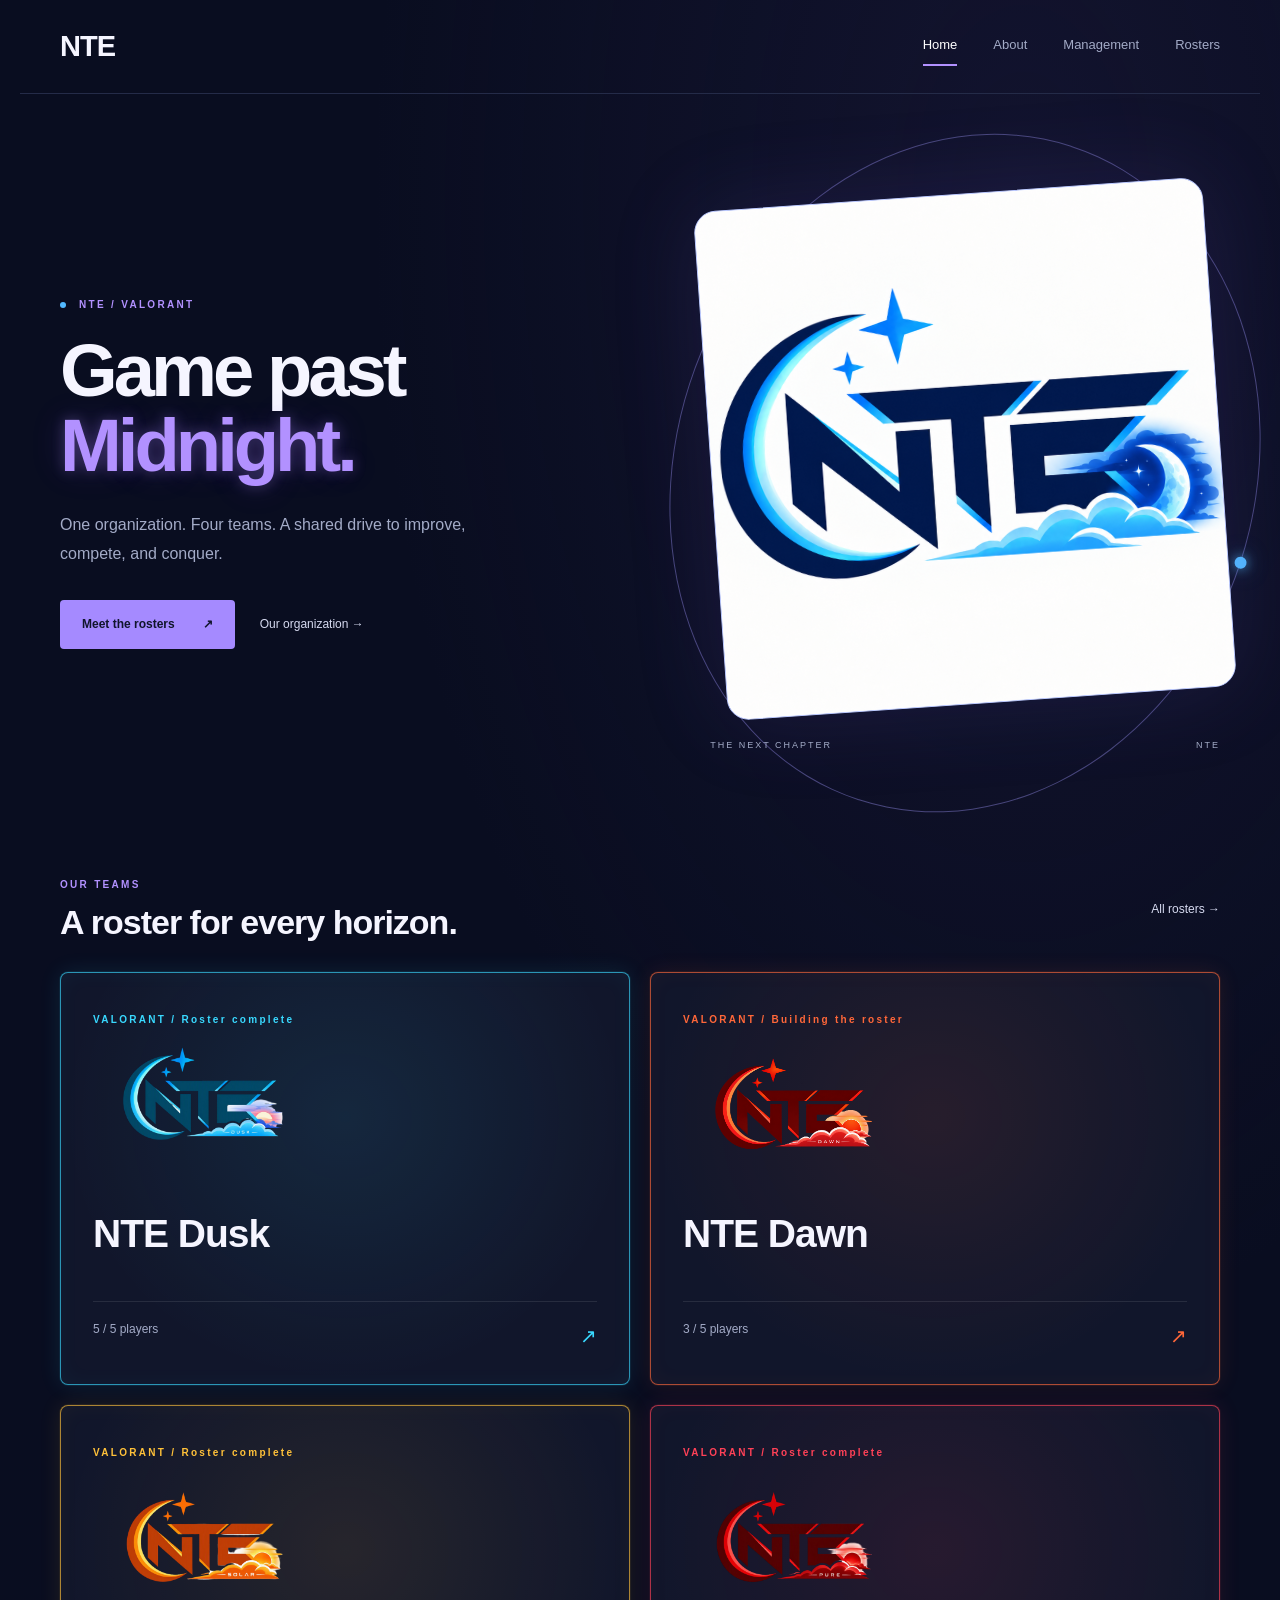
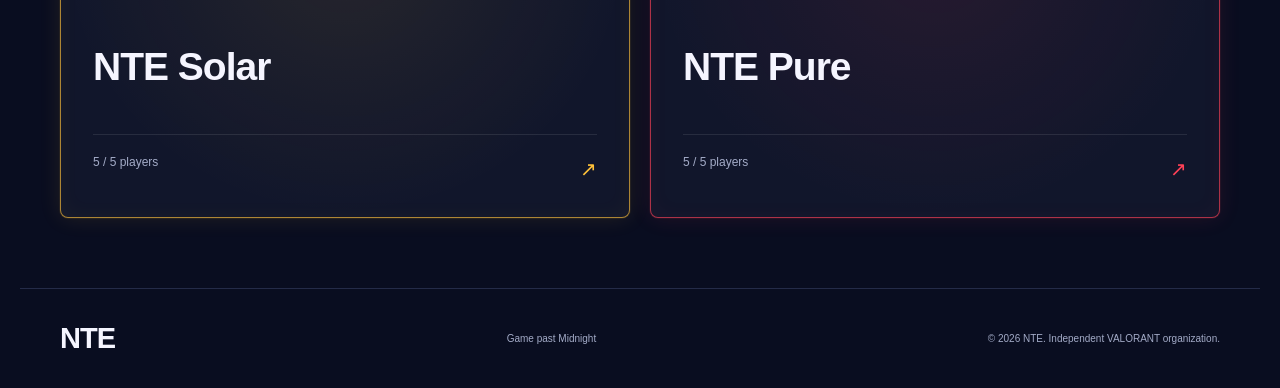
==== public/index.html @ 77ab4dca "Add files via upload" ====
<!doctype html><html lang="en"><head><meta charset="utf-8"><meta name="viewport" content="width=device-width, initial-scale=1"><title>Home | NTE</title><meta name="description" content="Meet NTE, a competitive VALORANT organization. Explore NTE Rosters."><meta name="theme-color" content="#090d20"><link rel="icon" href="images/nte-logo.png"><link rel="stylesheet" href="css/style.css"><script src="js/main.js" defer></script><meta property="og:title" content="Home | NTE"><meta property="og:description" content="Meet NTE, a competitive VALORANT organization. Explore NTE Rosters."><meta property="og:type" content="website"><meta name="twitter:card" content="summary"><meta name="twitter:title" content="Home | NTE"><meta name="twitter:description" content="Meet NTE, a competitive VALORANT organization. Explore NTE Rosters."></head><body><a class="skip" href="#main">Skip to content</a><header><a class="brand" href="https://ntesports.org/">NTE</a><nav aria-label="Main navigation"><a href="https://ntesports.org/" aria-current="page">Home</a><a href="about.html" >About</a><a href="management.html">Management</a><a href="rosters.html" >Rosters</a></nav></header><main id="main"><section class="hero"><div class="hero-copy"><p class="eyebrow"><span class="dot"></span> NTE / VALORANT</p><h1>Game past<br><span>Midnight.</span></h1><p class="intro">One organization. Four teams. A shared drive to improve, compete, and conquer.</p><div class="actions"><a class="button" href="rosters.html">Meet the rosters <span aria-hidden="true">↗</span></a><a class="text-link" href="about.html">Our organization →</a></div></div><div class="hero-art"><div class="orbit" aria-hidden="true"></div><div class="logo-frame"><img src="images/nte-logo.png" alt="NTE moon and stars emblem" width="1254" height="1254"></div><div class="art-caption"><span>THE NEXT CHAPTER</span><span>NTE</span></div></div></section><section class="teams-section"><div class="section-heading"><div><p class="eyebrow">OUR TEAMS</p><h2>A roster for every horizon.</h2></div><a class="text-link" href="rosters.html">All rosters →</a></div><div class="team-grid"><a class="team-card " href="rosters.html#dusk"><span class="eyebrow">VALORANT / Roster complete</span><img class="team-logo" src="images/nte-dusk.png" alt="NTE Dusk logo" width="220" height="160" loading="lazy"><h3>NTE Dusk</h3><div class="team-bottom"><span>5 / 5 players</span><span aria-hidden="true">↗</span></div></a><a class="team-card dawn" href="rosters.html#dawn"><span class="eyebrow">VALORANT / Building the roster</span><img class="team-logo" src="images/nte-dawn.png" alt="NTE Dawn logo" width="220" height="160" loading="lazy"><h3>NTE Dawn</h3><div class="team-bottom"><span>3 / 5 players</span><span aria-hidden="true">↗</span></div></a><a class="team-card" href="rosters.html#solar"><span class="eyebrow">VALORANT / Roster complete</span><img class="team-logo" src="images/nte-solar.png" alt="NTE Solar logo" width="220" height="160" loading="lazy"><h3>NTE Solar</h3><div class="team-bottom"><span>5 / 5 players</span><span aria-hidden="true">↗</span></div></a><a class="team-card" href="rosters.html#pure"><span class="eyebrow">VALORANT / Roster complete</span><img class="team-logo" src="images/nte-pure.png" alt="NTE Pure logo" width="220" height="160" loading="lazy"><h3>NTE Pure</h3><div class="team-bottom"><span>5 / 5 players</span><span aria-hidden="true">↗</span></div></a></div></section></main><footer><a class="brand" href="https://ntesports.org/">NTE</a><p>Game past Midnight</p><small>© <span id="year">2026</span> NTE. Independent VALORANT organization.</small></footer></body></html>
---- public/css/style.css ----
:root{color-scheme:dark;--bg:#090d20;--text:#f5f5ff;--muted:#a3abc7;--line:#242b48;--purple:#b291ff;--blue:#52b9ff}*{box-sizing:border-box}html{scroll-behavior:smooth;scroll-padding-top:40px}body{margin:0;background:radial-gradient(ellipse at 80% 10%,#25204b55,transparent 45%),var(--bg);color:var(--text);font-family:Arial,Helvetica,sans-serif;line-height:1.6}a{color:inherit;text-decoration:none}a:focus-visible{outline:3px solid var(--blue);outline-offset:6px}header,main,footer{max-width:1240px;margin:auto}header{display:flex;align-items:center;justify-content:space-between;padding:27px 40px;border-bottom:1px solid var(--line)}.brand{font-size:29px;font-weight:900;letter-spacing:-1px;line-height:1;display:flex;gap:9px;align-items:center}.brand span{font-size:10px;letter-spacing:2px;color:var(--muted)}nav{display:flex;gap:36px;font-size:13px}nav a{color:var(--muted);padding:8px 0}nav a:hover,nav a[aria-current]{color:white}nav a[aria-current]{border-bottom:2px solid var(--purple)}main{padding:0 40px}.hero{display:grid;grid-template-columns:1.15fr 1fr;gap:64px;align-items:center;min-height:680px;padding:70px 0}.eyebrow{font-size:10px;letter-spacing:2.3px;font-weight:700;color:var(--purple);margin:0 0 20px}.dot{display:inline-block;width:6px;height:6px;background:var(--blue);border-radius:50%;margin-right:8px}h1,h2,h3,p{margin-top:0}h1{font-size:clamp(48px,5.8vw,78px);line-height:1.02;letter-spacing:-4px;margin-bottom:27px;font-weight:900}h1 span{color:var(--purple)}.intro{color:var(--muted);max-width:470px;font-size:16px;line-height:1.8}.actions{display:flex;gap:25px;align-items:center;margin-top:31px}.button{display:inline-flex;align-items:center;gap:28px;padding:15px 22px;background:#a58aff;color:#11152c;font-size:12px;font-weight:bold;border-radius:4px;transition:background .2s,transform .2s}.button:hover{background:#c5afff;transform:translateY(-2px)}.text-link{font-size:12px;color:#d6daf0}.hero-art{position:relative;padding:30px 0}.logo-frame{position:relative;background:white;border-radius:22px;transform:rotate(-4deg);overflow:hidden;box-shadow:0 0 90px #6455c728;border:1px solid #bccaff}.logo-frame img{display:block;width:100%;height:auto}.orbit{position:absolute;inset:-35px;border:1px solid #48467c;border-radius:50%;transform:rotate(18deg)}.orbit:after{content:'';width:12px;height:12px;position:absolute;top:20%;right:8%;border-radius:50%;background:var(--blue);box-shadow:0 0 25px #52b9ff}.art-caption{display:flex;justify-content:space-between;color:var(--muted);font-size:9px;letter-spacing:2px;margin-top:34px;position:relative}.teams-section{padding:25px 0 70px}.section-heading{display:flex;justify-content:space-between;align-items:center;gap:20px;margin-bottom:30px}.section-heading .eyebrow{margin-bottom:10px}h2{font-size:34px;line-height:1.15;letter-spacing:-1px;margin-bottom:0}.team-grid{display:grid;grid-template-columns:repeat(2,1fr);gap:20px}.team-card{padding:32px;background:linear-gradient(115deg,#272141,#14182e);border:1px solid #39304f;border-radius:8px;transition:border-color .2s}.team-card:hover{border-color:var(--purple)}.team-card.dawn{background:linear-gradient(115deg,#142d47,#14182e);border-color:#2a425e}.team-card h3{font-size:39px;letter-spacing:-1px;margin:12px 0 36px}.team-bottom{border-top:1px solid #ffffff18;padding-top:18px;display:flex;justify-content:space-between;color:var(--muted);font-size:12px}.team-bottom span:last-child{color:var(--text);font-size:20px}.coming-strip{display:flex;justify-content:space-between;gap:20px;margin-top:24px;padding:22px 0;border-bottom:1px solid var(--line);align-items:center}.coming-strip span{font-size:9px;letter-spacing:2px;color:var(--purple)}.coming-strip p{margin:0;font-size:12px;color:var(--muted)}footer{padding:35px 40px;display:flex;align-items:center;justify-content:space-between;gap:20px;border-top:1px solid var(--line)}footer p,footer small{margin:0;font-size:10px;color:var(--muted)}.page-intro{padding:80px 0 50px}.page-intro h1{font-size:68px}.roster-nav{display:flex;gap:12px;margin-top:30px;flex-wrap:wrap}.roster-nav a{padding:9px 16px;border:1px solid var(--line);border-radius:4px;font-size:12px}.roster-nav a:hover{border-color:var(--purple)}.roster-section{padding:32px 0 50px;border-top:1px solid var(--line)}.badge{font-size:10px;letter-spacing:1px;color:var(--muted);padding:7px 14px;border:1px solid var(--line);border-radius:30px}.player-grid{display:grid;grid-template-columns:repeat(5,1fr);gap:15px}.player{border:1px solid var(--line);border-radius:6px;overflow:hidden;background:#11162b}.player-art{height:205px;position:relative;display:flex;align-items:center;justify-content:center;overflow:hidden;background:repeating-linear-gradient(125deg,transparent 0 35px,#ffffff03 35px 36px),radial-gradient(ellipse at bottom,#4d3480,#141a31 75%)}#dawn .player-art{background:repeating-linear-gradient(125deg,transparent 0 35px,#ffffff03 35px 36px),radial-gradient(ellipse at bottom,#174b78,#141a31 75%)}.player-number{position:absolute;top:15px;left:16px;font-size:10px;color:#9299b6}.monogram{font-weight:900;font-size:64px;letter-spacing:-5px;color:#c0a4ff}.art-tag{position:absolute;bottom:13px;left:16px;font-size:8px;letter-spacing:2px;color:#a3abc7}.player-info{padding:20px 16px}.player-info p{font-size:10px;color:var(--muted);margin:0 0 5px}.player-info h3{font-size:19px;margin:0;overflow-wrap:anywhere}.open{border-style:dashed}.open .monogram{color:#59617e;font-weight:400}.open .player-info h3{font-size:15px;color:#b7bfd9}.upcoming{padding:20px 0 80px}.upcoming h2{margin-bottom:30px}.muted{background:#10152a}.muted h3{font-size:30px;margin-bottom:15px}.muted p{color:var(--muted);font-size:13px;margin-bottom:0}.about-layout{display:grid;grid-template-columns:1fr 1fr;gap:80px;align-items:center;padding:20px 0 90px}.about-image{background:white;border-radius:16px;overflow:hidden}.about-image img{width:100%;height:auto;display:block}.about-layout h2{font-size:48px;margin-bottom:25px}.body-copy{color:var(--muted);font-size:14px}.about-layout .button{margin-top:15px}.skip{position:fixed;top:-100px;left:15px;background:white;color:black;padding:10px;z-index:20}.skip:focus{top:10px}@media(max-width:950px){.hero{gap:35px;min-height:600px}h1{font-size:58px}.actions{align-items:flex-start;flex-direction:column;gap:18px}.player-grid{grid-template-columns:repeat(3,1fr)}footer{flex-wrap:wrap}.about-layout{gap:35px}}@media(max-width:600px){header{padding:22px 20px}.brand{font-size:25px}.brand span{font-size:8px;letter-spacing:1px}nav{gap:17px;font-size:11px}main{padding:0 20px}.hero{grid-template-columns:1fr;padding:52px 0 35px;gap:45px}h1,.page-intro h1{font-size:52px;letter-spacing:-2.5px}.hero-art{max-width:340px;margin:auto;width:85%;padding:20px 0}.hero .intro{font-size:14px}.actions{flex-direction:row;align-items:center;gap:20px}.button{gap:15px;padding:14px 16px}.text-link{font-size:11px}.section-heading{align-items:flex-start}h2{font-size:27px}.team-grid{grid-template-columns:1fr}.team-card{padding:25px}.team-card h3{font-size:34px}.coming-strip{flex-direction:column;align-items:flex-start;gap:8px}.player-grid{grid-template-columns:repeat(2,1fr);gap:12px}.player-art{height:180px}.player-info h3{font-size:18px}.roster-section .section-heading{align-items:center}.badge{font-size:8px;padding:7px 10px;white-space:nowrap}.page-intro{padding:55px 0 40px}.about-layout{grid-template-columns:1fr;gap:40px}.about-image{max-width:350px}.about-layout h2{font-size:40px}footer{padding:30px 20px;flex-direction:column;align-items:flex-start;gap:15px}.orbit{inset:-12px}.upcoming{padding-bottom:55px}}@media(prefers-reduced-motion:reduce){html{scroll-behavior:auto}*,*:before,*:after{transition:none!important;animation:none!important}}

/* Uploaded player profile pictures */
.player-art.has-photo{background:#10152a}.player-photo{display:block;width:100%;height:100%;object-fit:cover;object-position:center}.player-photo.fit-contain{object-fit:contain}

.staff-card{border:1px solid var(--line);border-radius:6px;background:#11162b;padding:18px 22px;margin-bottom:20px}.staff-card .eyebrow{display:block;margin-bottom:8px}.staff-card h3{margin:0;font-size:20px}.staff-card p{margin:3px 0 0;font-size:12px;color:var(--muted)}

/* Team emblems */
.team-logo{display:block;width:220px;height:160px;max-width:100%;object-fit:contain;margin-bottom:5px}.roster-title{display:flex;align-items:center;gap:22px}.roster-logo{display:block;width:140px;height:110px;object-fit:contain;flex-shrink:0}@media(max-width:600px){.roster-title{gap:12px}.roster-logo{width:80px;height:80px}.roster-title h2{font-size:23px}.roster-title .eyebrow{font-size:8px;letter-spacing:1px}.team-logo{width:200px;height:145px}}

/* Team selection and roster popups */
.roster-overview{padding:0 0 80px}.roster-card-grid{display:grid;grid-template-columns:repeat(2,minmax(0,1fr));gap:24px}.roster-choice{display:block;padding:28px;border:1px solid var(--line);border-radius:12px;background:radial-gradient(ellipse at 50% 35%,#39326355,transparent 70%),#11162b;transition:transform .2s,border-color .2s,box-shadow .2s}.roster-choice:hover{transform:translateY(-4px);border-color:var(--purple);box-shadow:0 12px 35px #0003}.roster-choice img{display:block;width:100%;height:260px;object-fit:contain}.roster-choice-info{display:flex;justify-content:space-between;align-items:center;gap:15px;border-top:1px solid var(--line);padding-top:22px}.roster-choice-info h2{font-size:30px}.roster-choice-info p{margin:8px 0 0;font-size:12px;color:var(--muted)}.roster-choice-info>span{font-size:12px;color:var(--purple)}.roster-modal-open{overflow:hidden}.roster-dialog{color:var(--text);background:#10152a;border:1px solid #3b4262;border-radius:14px;padding:0;width:min(1120px,calc(100% - 40px));max-height:90dvh;overflow:auto;box-shadow:0 25px 100px #0009}.roster-dialog[open]{animation:roster-enter .22s ease-out}.roster-dialog::backdrop{background:#030611c9;backdrop-filter:blur(6px)}.dialog-content{padding:45px 35px 35px}.dialog-close{position:sticky;top:12px;float:right;margin:12px 12px -52px 0;z-index:2;width:38px;height:38px;border:1px solid #414969;border-radius:50%;background:#202640;color:white;font-size:26px;line-height:1;cursor:pointer}.dialog-close:hover{background:#373052}.dialog-close:focus-visible{outline:3px solid var(--blue);outline-offset:3px}.roster-dialog .section-heading{padding-right:25px}.roster-dialog .player-grid{clear:both}@keyframes roster-enter{from{opacity:0;transform:scale(.96) translateY(12px)}to{opacity:1;transform:scale(1) translateY(0)}}@media(max-width:600px){.roster-card-grid{grid-template-columns:1fr;gap:18px}.roster-choice{padding:20px}.roster-choice img{height:220px}.roster-choice-info h2{font-size:26px}.roster-dialog{width:calc(100% - 16px);max-height:95dvh;border-radius:10px}.dialog-content{padding:50px 16px 24px}.roster-dialog .section-heading{padding-right:0}.roster-dialog .player-art{height:170px}}@media(prefers-reduced-motion:reduce){.roster-dialog[open]{animation:none}.roster-choice:hover{transform:none}}

/* Neon accents drawn from each team emblem. */
.roster-choice[data-roster="dusk"],.roster-dialog#dusk{--team-neon:57,217,255}
.roster-choice[data-roster="dawn"],.roster-dialog#dawn{--team-neon:255,103,57}
.roster-choice[data-roster="pure"],.roster-dialog#pure{--team-neon:255,65,87}
.roster-choice[data-roster="solar"],.roster-dialog#solar{--team-neon:255,193,57}
.roster-choice{border-color:rgba(var(--team-neon),.65);box-shadow:0 0 0 1px rgba(var(--team-neon),.08),0 0 22px rgba(var(--team-neon),.11),inset 0 0 22px rgba(var(--team-neon),.04);background:radial-gradient(ellipse at 50% 35%,rgba(var(--team-neon),.09),transparent 70%),#11162b;transition:transform .2s,border-color .2s,box-shadow .2s}
.roster-choice:hover,.roster-choice:focus-visible{border-color:rgb(var(--team-neon));box-shadow:0 0 0 1px rgba(var(--team-neon),.2),0 0 30px rgba(var(--team-neon),.24),inset 0 0 25px rgba(var(--team-neon),.07)}
.roster-choice-info>span{color:rgb(var(--team-neon))}
.roster-dialog{border-color:rgba(var(--team-neon),.7);box-shadow:0 25px 100px #0009,0 0 30px rgba(var(--team-neon),.18),inset 0 0 25px rgba(var(--team-neon),.035)}
.roster-dialog .badge{border-color:rgba(var(--team-neon),.3)}

/* The dot follows the stationary ring's elliptical border. */
.hero-art .orbit{animation:none;pointer-events:none}
.hero-art .orbit:after{inset:auto;left:0;top:0;width:12px;height:12px;border-radius:50%;background:var(--blue);background-image:none;box-shadow:0 0 12px rgba(82,185,255,.8),0 0 25px rgba(82,185,255,.45);offset-path:ellipse(50% 50% at 50% 50%);offset-anchor:center;offset-rotate:0deg;offset-distance:0%;animation:nte-dot-orbit 24s linear infinite;transform:none}
@keyframes nte-dot-orbit{from{offset-distance:0%}to{offset-distance:100%}}
@media(prefers-reduced-motion:reduce){.hero-art .orbit:after{animation:none}}
/* Soft glow for the homepage tagline. */
.hero-copy h1 span{text-shadow:0 0 14px rgba(178,145,255,.32),0 0 34px rgba(124,58,237,.2)}

/* Homepage cards share the team colors used on Rosters. */
.team-card[href$="#dusk"]{--team-neon:57,217,255}
.team-card[href$="#dawn"]{--team-neon:255,103,57}
.team-card[href$="#pure"]{--team-neon:255,65,87}
.team-card[href$="#solar"]{--team-neon:255,193,57}
.teams-section .team-card{border-color:rgba(var(--team-neon),.65);box-shadow:0 0 0 1px rgba(var(--team-neon),.08),0 0 22px rgba(var(--team-neon),.11),inset 0 0 22px rgba(var(--team-neon),.04);background:radial-gradient(ellipse at 50% 35%,rgba(var(--team-neon),.09),transparent 70%),#11162b;transition:border-color .2s,box-shadow .2s}
.teams-section .team-card:hover,.teams-section .team-card:focus-visible{border-color:rgb(var(--team-neon));box-shadow:0 0 0 1px rgba(var(--team-neon),.2),0 0 30px rgba(var(--team-neon),.24),inset 0 0 25px rgba(var(--team-neon),.07)}
.teams-section .team-card .eyebrow,.teams-section .team-card .team-bottom span:last-child{color:rgb(var(--team-neon))}

/* Staff and coach slots in the Dusk roster. */
.team-management{margin-bottom:28px}.team-management>.eyebrow{margin-bottom:15px}.management-grid{display:grid;grid-template-columns:repeat(5,minmax(0,1fr));gap:15px;align-items:start}.management-grid .staff-card{margin:0}.coach-card .player-art{height:205px}@media(max-width:950px){.management-grid{grid-template-columns:repeat(3,minmax(0,1fr))}}@media(max-width:600px){.management-grid{grid-template-columns:repeat(2,minmax(0,1fr));gap:12px}.coach-card .player-art{height:170px}}

/* Organization management */
.org-management{display:grid;grid-template-columns:repeat(2,minmax(0,1fr));gap:24px;padding-bottom:80px}.management-profile{padding:32px;border:1px solid #403353;border-radius:10px;background:linear-gradient(120deg,#25203c,#11162b);box-shadow:0 0 20px #a58aff0a}.management-profile .eyebrow{line-height:1.7;letter-spacing:1.5px}.management-profile h2{font-size:32px}.management-description:empty{display:none}
@media(max-width:600px){header{flex-wrap:wrap;gap:18px}nav{flex-wrap:wrap;gap:19px}.org-management{grid-template-columns:1fr;gap:18px;padding-bottom:55px}.management-profile{padding:25px}}

.management-pfp{display:block;width:180px;height:180px;max-width:100%;object-fit:cover;border-radius:6px;margin-bottom:24px;border:1px solid var(--line)}
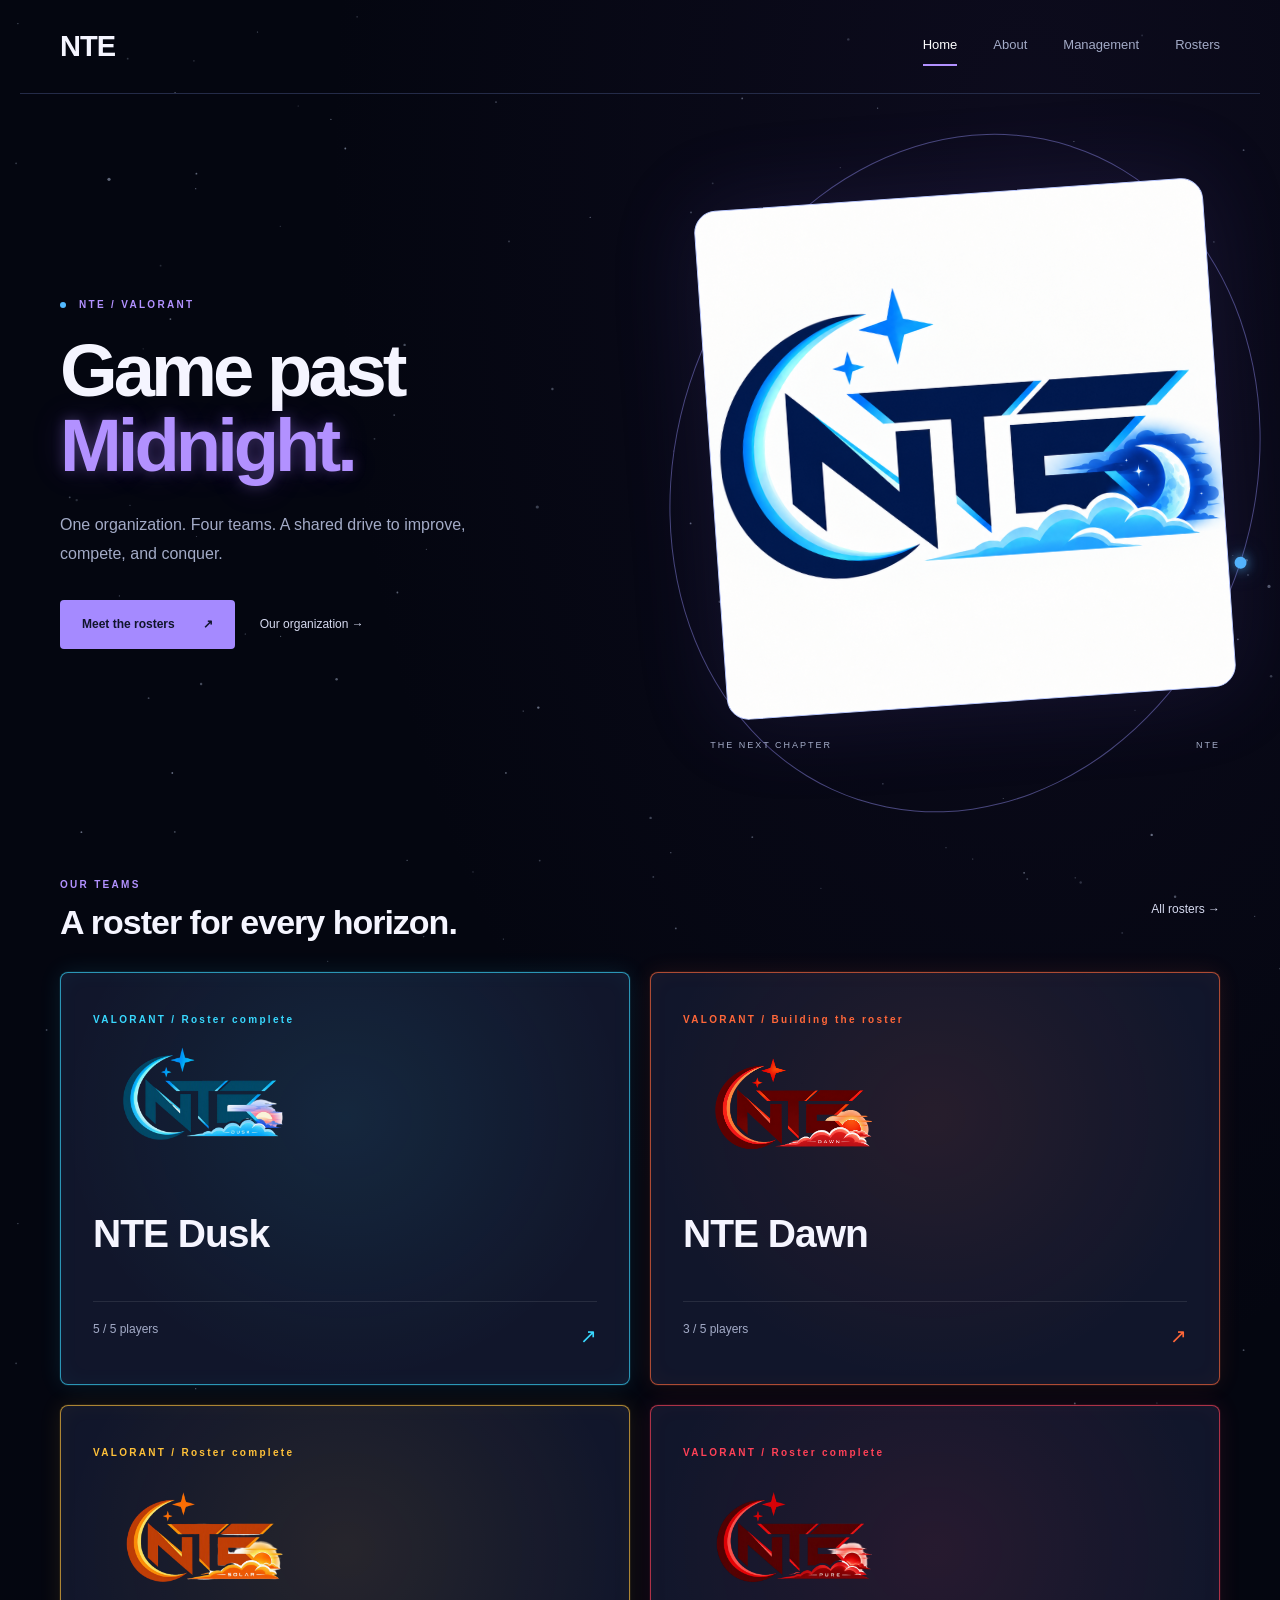
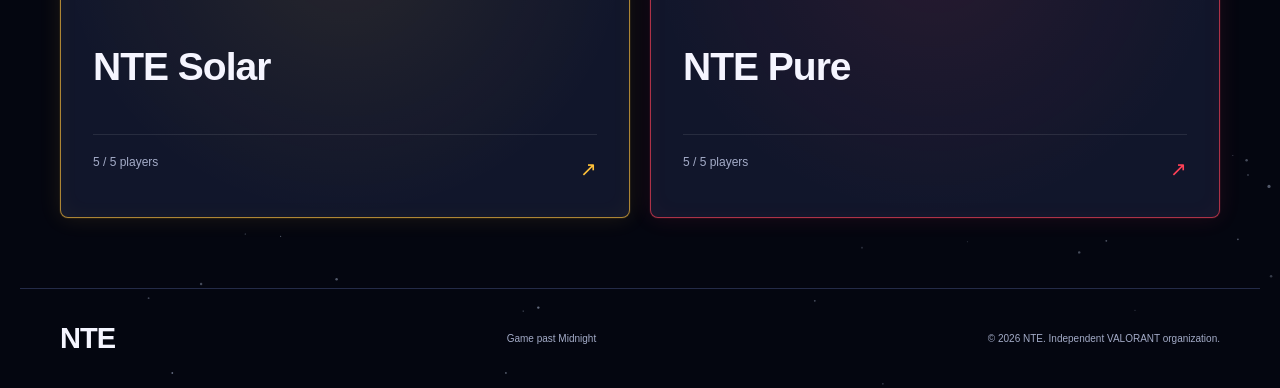
==== commit e792d4f4: "Add files via upload" ====
--- a/public/index.html
+++ b/public/index.html
@@ -1 +1 @@
-<!doctype html><html lang="en"><head><meta charset="utf-8"><meta name="viewport" content="width=device-width, initial-scale=1"><title>Home | NTE</title><meta name="description" content="Meet NTE, a competitive VALORANT organization. Explore NTE Rosters."><meta name="theme-color" content="#090d20"><link rel="icon" href="images/nte-logo.png"><link rel="stylesheet" href="css/style.css"><script src="js/main.js" defer></script><meta property="og:title" content="Home | NTE"><meta property="og:description" content="Meet NTE, a competitive VALORANT organization. Explore NTE Rosters."><meta property="og:type" content="website"><meta name="twitter:card" content="summary"><meta name="twitter:title" content="Home | NTE"><meta name="twitter:description" content="Meet NTE, a competitive VALORANT organization. Explore NTE Rosters."></head><body><a class="skip" href="#main">Skip to content</a><header><a class="brand" href="https://ntesports.org/">NTE</a><nav aria-label="Main navigation"><a href="https://ntesports.org/" aria-current="page">Home</a><a href="about.html" >About</a><a href="management.html">Management</a><a href="rosters.html" >Rosters</a></nav></header><main id="main"><section class="hero"><div class="hero-copy"><p class="eyebrow"><span class="dot"></span> NTE / VALORANT</p><h1>Game past<br><span>Midnight.</span></h1><p class="intro">One organization. Four teams. A shared drive to improve, compete, and conquer.</p><div class="actions"><a class="button" href="rosters.html">Meet the rosters <span aria-hidden="true">↗</span></a><a class="text-link" href="about.html">Our organization →</a></div></div><div class="hero-art"><div class="orbit" aria-hidden="true"></div><div class="logo-frame"><img src="images/nte-logo.png" alt="NTE moon and stars emblem" width="1254" height="1254"></div><div class="art-caption"><span>THE NEXT CHAPTER</span><span>NTE</span></div></div></section><section class="teams-section"><div class="section-heading"><div><p class="eyebrow">OUR TEAMS</p><h2>A roster for every horizon.</h2></div><a class="text-link" href="rosters.html">All rosters →</a></div><div class="team-grid"><a class="team-card " href="rosters.html#dusk"><span class="eyebrow">VALORANT / Roster complete</span><img class="team-logo" src="images/nte-dusk.png" alt="NTE Dusk logo" width="220" height="160" loading="lazy"><h3>NTE Dusk</h3><div class="team-bottom"><span>5 / 5 players</span><span aria-hidden="true">↗</span></div></a><a class="team-card dawn" href="rosters.html#dawn"><span class="eyebrow">VALORANT / Building the roster</span><img class="team-logo" src="images/nte-dawn.png" alt="NTE Dawn logo" width="220" height="160" loading="lazy"><h3>NTE Dawn</h3><div class="team-bottom"><span>3 / 5 players</span><span aria-hidden="true">↗</span></div></a><a class="team-card" href="rosters.html#solar"><span class="eyebrow">VALORANT / Roster complete</span><img class="team-logo" src="images/nte-solar.png" alt="NTE Solar logo" width="220" height="160" loading="lazy"><h3>NTE Solar</h3><div class="team-bottom"><span>5 / 5 players</span><span aria-hidden="true">↗</span></div></a><a class="team-card" href="rosters.html#pure"><span class="eyebrow">VALORANT / Roster complete</span><img class="team-logo" src="images/nte-pure.png" alt="NTE Pure logo" width="220" height="160" loading="lazy"><h3>NTE Pure</h3><div class="team-bottom"><span>5 / 5 players</span><span aria-hidden="true">↗</span></div></a></div></section></main><footer><a class="brand" href="https://ntesports.org/">NTE</a><p>Game past Midnight</p><small>© <span id="year">2026</span> NTE. Independent VALORANT organization.</small></footer></body></html>+<!doctype html><html lang="en"><head><meta charset="utf-8"><meta name="viewport" content="width=device-width, initial-scale=1"><title>Home | NTE</title><meta name="description" content="Meet NTE, a competitive VALORANT organization. Explore NTE Rosters."><meta name="theme-color" content="#040610"><link rel="icon" href="images/nte-logo.png"><link rel="stylesheet" href="css/style.css"><script src="js/main.js" defer></script><meta property="og:title" content="Home | NTE"><meta property="og:description" content="Meet NTE, a competitive VALORANT organization. Explore NTE Rosters."><meta property="og:type" content="website"><meta name="twitter:card" content="summary"><meta name="twitter:title" content="Home | NTE"><meta name="twitter:description" content="Meet NTE, a competitive VALORANT organization. Explore NTE Rosters."></head><body><a class="skip" href="#main">Skip to content</a><header><a class="brand" href="https://ntesports.org/">NTE</a><nav aria-label="Main navigation"><a href="https://ntesports.org/" aria-current="page">Home</a><a href="about.html" >About</a><a href="management.html">Management</a><a href="rosters.html" >Rosters</a></nav></header><main id="main"><section class="hero"><div class="hero-copy"><p class="eyebrow"><span class="dot"></span> NTE / VALORANT</p><h1>Game past<br><span>Midnight.</span></h1><p class="intro">One organization. Four teams. A shared drive to improve, compete, and conquer.</p><div class="actions"><a class="button" href="rosters.html">Meet the rosters <span aria-hidden="true">↗</span></a><a class="text-link" href="about.html">Our organization →</a></div></div><div class="hero-art"><div class="orbit" aria-hidden="true"></div><div class="logo-frame"><img src="images/nte-logo.png" alt="NTE moon and stars emblem" width="1254" height="1254"></div><div class="art-caption"><span>THE NEXT CHAPTER</span><span>NTE</span></div></div></section><section class="teams-section"><div class="section-heading"><div><p class="eyebrow">OUR TEAMS</p><h2>A roster for every horizon.</h2></div><a class="text-link" href="rosters.html">All rosters →</a></div><div class="team-grid"><a class="team-card " href="rosters.html#dusk"><span class="eyebrow">VALORANT / Roster complete</span><img class="team-logo" src="images/nte-dusk.png" alt="NTE Dusk logo" width="220" height="160" loading="lazy"><h3>NTE Dusk</h3><div class="team-bottom"><span>5 / 5 players</span><span aria-hidden="true">↗</span></div></a><a class="team-card dawn" href="rosters.html#dawn"><span class="eyebrow">VALORANT / Building the roster</span><img class="team-logo" src="images/nte-dawn.png" alt="NTE Dawn logo" width="220" height="160" loading="lazy"><h3>NTE Dawn</h3><div class="team-bottom"><span>3 / 5 players</span><span aria-hidden="true">↗</span></div></a><a class="team-card" href="rosters.html#solar"><span class="eyebrow">VALORANT / Roster complete</span><img class="team-logo" src="images/nte-solar.png" alt="NTE Solar logo" width="220" height="160" loading="lazy"><h3>NTE Solar</h3><div class="team-bottom"><span>5 / 5 players</span><span aria-hidden="true">↗</span></div></a><a class="team-card" href="rosters.html#pure"><span class="eyebrow">VALORANT / Roster complete</span><img class="team-logo" src="images/nte-pure.png" alt="NTE Pure logo" width="220" height="160" loading="lazy"><h3>NTE Pure</h3><div class="team-bottom"><span>5 / 5 players</span><span aria-hidden="true">↗</span></div></a></div></section></main><footer><a class="brand" href="https://ntesports.org/">NTE</a><p>Game past Midnight</p><small>© <span id="year">2026</span> NTE. Independent VALORANT organization.</small></footer></body></html>
--- a/public/css/style.css
+++ b/public/css/style.css
@@ -1,4 +1,4 @@
-:root{color-scheme:dark;--bg:#090d20;--text:#f5f5ff;--muted:#a3abc7;--line:#242b48;--purple:#b291ff;--blue:#52b9ff}*{box-sizing:border-box}html{scroll-behavior:smooth;scroll-padding-top:40px}body{margin:0;background:radial-gradient(ellipse at 80% 10%,#25204b55,transparent 45%),var(--bg);color:var(--text);font-family:Arial,Helvetica,sans-serif;line-height:1.6}a{color:inherit;text-decoration:none}a:focus-visible{outline:3px solid var(--blue);outline-offset:6px}header,main,footer{max-width:1240px;margin:auto}header{display:flex;align-items:center;justify-content:space-between;padding:27px 40px;border-bottom:1px solid var(--line)}.brand{font-size:29px;font-weight:900;letter-spacing:-1px;line-height:1;display:flex;gap:9px;align-items:center}.brand span{font-size:10px;letter-spacing:2px;color:var(--muted)}nav{display:flex;gap:36px;font-size:13px}nav a{color:var(--muted);padding:8px 0}nav a:hover,nav a[aria-current]{color:white}nav a[aria-current]{border-bottom:2px solid var(--purple)}main{padding:0 40px}.hero{display:grid;grid-template-columns:1.15fr 1fr;gap:64px;align-items:center;min-height:680px;padding:70px 0}.eyebrow{font-size:10px;letter-spacing:2.3px;font-weight:700;color:var(--purple);margin:0 0 20px}.dot{display:inline-block;width:6px;height:6px;background:var(--blue);border-radius:50%;margin-right:8px}h1,h2,h3,p{margin-top:0}h1{font-size:clamp(48px,5.8vw,78px);line-height:1.02;letter-spacing:-4px;margin-bottom:27px;font-weight:900}h1 span{color:var(--purple)}.intro{color:var(--muted);max-width:470px;font-size:16px;line-height:1.8}.actions{display:flex;gap:25px;align-items:center;margin-top:31px}.button{display:inline-flex;align-items:center;gap:28px;padding:15px 22px;background:#a58aff;color:#11152c;font-size:12px;font-weight:bold;border-radius:4px;transition:background .2s,transform .2s}.button:hover{background:#c5afff;transform:translateY(-2px)}.text-link{font-size:12px;color:#d6daf0}.hero-art{position:relative;padding:30px 0}.logo-frame{position:relative;background:white;border-radius:22px;transform:rotate(-4deg);overflow:hidden;box-shadow:0 0 90px #6455c728;border:1px solid #bccaff}.logo-frame img{display:block;width:100%;height:auto}.orbit{position:absolute;inset:-35px;border:1px solid #48467c;border-radius:50%;transform:rotate(18deg)}.orbit:after{content:'';width:12px;height:12px;position:absolute;top:20%;right:8%;border-radius:50%;background:var(--blue);box-shadow:0 0 25px #52b9ff}.art-caption{display:flex;justify-content:space-between;color:var(--muted);font-size:9px;letter-spacing:2px;margin-top:34px;position:relative}.teams-section{padding:25px 0 70px}.section-heading{display:flex;justify-content:space-between;align-items:center;gap:20px;margin-bottom:30px}.section-heading .eyebrow{margin-bottom:10px}h2{font-size:34px;line-height:1.15;letter-spacing:-1px;margin-bottom:0}.team-grid{display:grid;grid-template-columns:repeat(2,1fr);gap:20px}.team-card{padding:32px;background:linear-gradient(115deg,#272141,#14182e);border:1px solid #39304f;border-radius:8px;transition:border-color .2s}.team-card:hover{border-color:var(--purple)}.team-card.dawn{background:linear-gradient(115deg,#142d47,#14182e);border-color:#2a425e}.team-card h3{font-size:39px;letter-spacing:-1px;margin:12px 0 36px}.team-bottom{border-top:1px solid #ffffff18;padding-top:18px;display:flex;justify-content:space-between;color:var(--muted);font-size:12px}.team-bottom span:last-child{color:var(--text);font-size:20px}.coming-strip{display:flex;justify-content:space-between;gap:20px;margin-top:24px;padding:22px 0;border-bottom:1px solid var(--line);align-items:center}.coming-strip span{font-size:9px;letter-spacing:2px;color:var(--purple)}.coming-strip p{margin:0;font-size:12px;color:var(--muted)}footer{padding:35px 40px;display:flex;align-items:center;justify-content:space-between;gap:20px;border-top:1px solid var(--line)}footer p,footer small{margin:0;font-size:10px;color:var(--muted)}.page-intro{padding:80px 0 50px}.page-intro h1{font-size:68px}.roster-nav{display:flex;gap:12px;margin-top:30px;flex-wrap:wrap}.roster-nav a{padding:9px 16px;border:1px solid var(--line);border-radius:4px;font-size:12px}.roster-nav a:hover{border-color:var(--purple)}.roster-section{padding:32px 0 50px;border-top:1px solid var(--line)}.badge{font-size:10px;letter-spacing:1px;color:var(--muted);padding:7px 14px;border:1px solid var(--line);border-radius:30px}.player-grid{display:grid;grid-template-columns:repeat(5,1fr);gap:15px}.player{border:1px solid var(--line);border-radius:6px;overflow:hidden;background:#11162b}.player-art{height:205px;position:relative;display:flex;align-items:center;justify-content:center;overflow:hidden;background:repeating-linear-gradient(125deg,transparent 0 35px,#ffffff03 35px 36px),radial-gradient(ellipse at bottom,#4d3480,#141a31 75%)}#dawn .player-art{background:repeating-linear-gradient(125deg,transparent 0 35px,#ffffff03 35px 36px),radial-gradient(ellipse at bottom,#174b78,#141a31 75%)}.player-number{position:absolute;top:15px;left:16px;font-size:10px;color:#9299b6}.monogram{font-weight:900;font-size:64px;letter-spacing:-5px;color:#c0a4ff}.art-tag{position:absolute;bottom:13px;left:16px;font-size:8px;letter-spacing:2px;color:#a3abc7}.player-info{padding:20px 16px}.player-info p{font-size:10px;color:var(--muted);margin:0 0 5px}.player-info h3{font-size:19px;margin:0;overflow-wrap:anywhere}.open{border-style:dashed}.open .monogram{color:#59617e;font-weight:400}.open .player-info h3{font-size:15px;color:#b7bfd9}.upcoming{padding:20px 0 80px}.upcoming h2{margin-bottom:30px}.muted{background:#10152a}.muted h3{font-size:30px;margin-bottom:15px}.muted p{color:var(--muted);font-size:13px;margin-bottom:0}.about-layout{display:grid;grid-template-columns:1fr 1fr;gap:80px;align-items:center;padding:20px 0 90px}.about-image{background:white;border-radius:16px;overflow:hidden}.about-image img{width:100%;height:auto;display:block}.about-layout h2{font-size:48px;margin-bottom:25px}.body-copy{color:var(--muted);font-size:14px}.about-layout .button{margin-top:15px}.skip{position:fixed;top:-100px;left:15px;background:white;color:black;padding:10px;z-index:20}.skip:focus{top:10px}@media(max-width:950px){.hero{gap:35px;min-height:600px}h1{font-size:58px}.actions{align-items:flex-start;flex-direction:column;gap:18px}.player-grid{grid-template-columns:repeat(3,1fr)}footer{flex-wrap:wrap}.about-layout{gap:35px}}@media(max-width:600px){header{padding:22px 20px}.brand{font-size:25px}.brand span{font-size:8px;letter-spacing:1px}nav{gap:17px;font-size:11px}main{padding:0 20px}.hero{grid-template-columns:1fr;padding:52px 0 35px;gap:45px}h1,.page-intro h1{font-size:52px;letter-spacing:-2.5px}.hero-art{max-width:340px;margin:auto;width:85%;padding:20px 0}.hero .intro{font-size:14px}.actions{flex-direction:row;align-items:center;gap:20px}.button{gap:15px;padding:14px 16px}.text-link{font-size:11px}.section-heading{align-items:flex-start}h2{font-size:27px}.team-grid{grid-template-columns:1fr}.team-card{padding:25px}.team-card h3{font-size:34px}.coming-strip{flex-direction:column;align-items:flex-start;gap:8px}.player-grid{grid-template-columns:repeat(2,1fr);gap:12px}.player-art{height:180px}.player-info h3{font-size:18px}.roster-section .section-heading{align-items:center}.badge{font-size:8px;padding:7px 10px;white-space:nowrap}.page-intro{padding:55px 0 40px}.about-layout{grid-template-columns:1fr;gap:40px}.about-image{max-width:350px}.about-layout h2{font-size:40px}footer{padding:30px 20px;flex-direction:column;align-items:flex-start;gap:15px}.orbit{inset:-12px}.upcoming{padding-bottom:55px}}@media(prefers-reduced-motion:reduce){html{scroll-behavior:auto}*,*:before,*:after{transition:none!important;animation:none!important}}
+:root{color-scheme:dark;--bg:#040610;--text:#f5f5ff;--muted:#a3abc7;--line:#242b48;--purple:#b291ff;--blue:#52b9ff}*{box-sizing:border-box}html{scroll-behavior:smooth;scroll-padding-top:40px}body{margin:0;background:radial-gradient(ellipse at 80% 10%,#25204b55,transparent 45%),var(--bg);color:var(--text);font-family:Arial,Helvetica,sans-serif;line-height:1.6}a{color:inherit;text-decoration:none}a:focus-visible{outline:3px solid var(--blue);outline-offset:6px}header,main,footer{max-width:1240px;margin:auto}header{display:flex;align-items:center;justify-content:space-between;padding:27px 40px;border-bottom:1px solid var(--line)}.brand{font-size:29px;font-weight:900;letter-spacing:-1px;line-height:1;display:flex;gap:9px;align-items:center}.brand span{font-size:10px;letter-spacing:2px;color:var(--muted)}nav{display:flex;gap:36px;font-size:13px}nav a{color:var(--muted);padding:8px 0}nav a:hover,nav a[aria-current]{color:white}nav a[aria-current]{border-bottom:2px solid var(--purple)}main{padding:0 40px}.hero{display:grid;grid-template-columns:1.15fr 1fr;gap:64px;align-items:center;min-height:680px;padding:70px 0}.eyebrow{font-size:10px;letter-spacing:2.3px;font-weight:700;color:var(--purple);margin:0 0 20px}.dot{display:inline-block;width:6px;height:6px;background:var(--blue);border-radius:50%;margin-right:8px}h1,h2,h3,p{margin-top:0}h1{font-size:clamp(48px,5.8vw,78px);line-height:1.02;letter-spacing:-4px;margin-bottom:27px;font-weight:900}h1 span{color:var(--purple)}.intro{color:var(--muted);max-width:470px;font-size:16px;line-height:1.8}.actions{display:flex;gap:25px;align-items:center;margin-top:31px}.button{display:inline-flex;align-items:center;gap:28px;padding:15px 22px;background:#a58aff;color:#11152c;font-size:12px;font-weight:bold;border-radius:4px;transition:background .2s,transform .2s}.button:hover{background:#c5afff;transform:translateY(-2px)}.text-link{font-size:12px;color:#d6daf0}.hero-art{position:relative;padding:30px 0}.logo-frame{position:relative;background:white;border-radius:22px;transform:rotate(-4deg);overflow:hidden;box-shadow:0 0 90px #6455c728;border:1px solid #bccaff}.logo-frame img{display:block;width:100%;height:auto}.orbit{position:absolute;inset:-35px;border:1px solid #48467c;border-radius:50%;transform:rotate(18deg)}.orbit:after{content:'';width:12px;height:12px;position:absolute;top:20%;right:8%;border-radius:50%;background:var(--blue);box-shadow:0 0 25px #52b9ff}.art-caption{display:flex;justify-content:space-between;color:var(--muted);font-size:9px;letter-spacing:2px;margin-top:34px;position:relative}.teams-section{padding:25px 0 70px}.section-heading{display:flex;justify-content:space-between;align-items:center;gap:20px;margin-bottom:30px}.section-heading .eyebrow{margin-bottom:10px}h2{font-size:34px;line-height:1.15;letter-spacing:-1px;margin-bottom:0}.team-grid{display:grid;grid-template-columns:repeat(2,1fr);gap:20px}.team-card{padding:32px;background:linear-gradient(115deg,#272141,#14182e);border:1px solid #39304f;border-radius:8px;transition:border-color .2s}.team-card:hover{border-color:var(--purple)}.team-card.dawn{background:linear-gradient(115deg,#142d47,#14182e);border-color:#2a425e}.team-card h3{font-size:39px;letter-spacing:-1px;margin:12px 0 36px}.team-bottom{border-top:1px solid #ffffff18;padding-top:18px;display:flex;justify-content:space-between;color:var(--muted);font-size:12px}.team-bottom span:last-child{color:var(--text);font-size:20px}.coming-strip{display:flex;justify-content:space-between;gap:20px;margin-top:24px;padding:22px 0;border-bottom:1px solid var(--line);align-items:center}.coming-strip span{font-size:9px;letter-spacing:2px;color:var(--purple)}.coming-strip p{margin:0;font-size:12px;color:var(--muted)}footer{padding:35px 40px;display:flex;align-items:center;justify-content:space-between;gap:20px;border-top:1px solid var(--line)}footer p,footer small{margin:0;font-size:10px;color:var(--muted)}.page-intro{padding:80px 0 50px}.page-intro h1{font-size:68px}.roster-nav{display:flex;gap:12px;margin-top:30px;flex-wrap:wrap}.roster-nav a{padding:9px 16px;border:1px solid var(--line);border-radius:4px;font-size:12px}.roster-nav a:hover{border-color:var(--purple)}.roster-section{padding:32px 0 50px;border-top:1px solid var(--line)}.badge{font-size:10px;letter-spacing:1px;color:var(--muted);padding:7px 14px;border:1px solid var(--line);border-radius:30px}.player-grid{display:grid;grid-template-columns:repeat(5,1fr);gap:15px}.player{border:1px solid var(--line);border-radius:6px;overflow:hidden;background:#11162b}.player-art{height:205px;position:relative;display:flex;align-items:center;justify-content:center;overflow:hidden;background:repeating-linear-gradient(125deg,transparent 0 35px,#ffffff03 35px 36px),radial-gradient(ellipse at bottom,#4d3480,#141a31 75%)}#dawn .player-art{background:repeating-linear-gradient(125deg,transparent 0 35px,#ffffff03 35px 36px),radial-gradient(ellipse at bottom,#174b78,#141a31 75%)}.player-number{position:absolute;top:15px;left:16px;font-size:10px;color:#9299b6}.monogram{font-weight:900;font-size:64px;letter-spacing:-5px;color:#c0a4ff}.art-tag{position:absolute;bottom:13px;left:16px;font-size:8px;letter-spacing:2px;color:#a3abc7}.player-info{padding:20px 16px}.player-info p{font-size:10px;color:var(--muted);margin:0 0 5px}.player-info h3{font-size:19px;margin:0;overflow-wrap:anywhere}.open{border-style:dashed}.open .monogram{color:#59617e;font-weight:400}.open .player-info h3{font-size:15px;color:#b7bfd9}.upcoming{padding:20px 0 80px}.upcoming h2{margin-bottom:30px}.muted{background:#10152a}.muted h3{font-size:30px;margin-bottom:15px}.muted p{color:var(--muted);font-size:13px;margin-bottom:0}.about-layout{display:grid;grid-template-columns:1fr 1fr;gap:80px;align-items:center;padding:20px 0 90px}.about-image{background:white;border-radius:16px;overflow:hidden}.about-image img{width:100%;height:auto;display:block}.about-layout h2{font-size:48px;margin-bottom:25px}.body-copy{color:var(--muted);font-size:14px}.about-layout .button{margin-top:15px}.skip{position:fixed;top:-100px;left:15px;background:white;color:black;padding:10px;z-index:20}.skip:focus{top:10px}@media(max-width:950px){.hero{gap:35px;min-height:600px}h1{font-size:58px}.actions{align-items:flex-start;flex-direction:column;gap:18px}.player-grid{grid-template-columns:repeat(3,1fr)}footer{flex-wrap:wrap}.about-layout{gap:35px}}@media(max-width:600px){header{padding:22px 20px}.brand{font-size:25px}.brand span{font-size:8px;letter-spacing:1px}nav{gap:17px;font-size:11px}main{padding:0 20px}.hero{grid-template-columns:1fr;padding:52px 0 35px;gap:45px}h1,.page-intro h1{font-size:52px;letter-spacing:-2.5px}.hero-art{max-width:340px;margin:auto;width:85%;padding:20px 0}.hero .intro{font-size:14px}.actions{flex-direction:row;align-items:center;gap:20px}.button{gap:15px;padding:14px 16px}.text-link{font-size:11px}.section-heading{align-items:flex-start}h2{font-size:27px}.team-grid{grid-template-columns:1fr}.team-card{padding:25px}.team-card h3{font-size:34px}.coming-strip{flex-direction:column;align-items:flex-start;gap:8px}.player-grid{grid-template-columns:repeat(2,1fr);gap:12px}.player-art{height:180px}.player-info h3{font-size:18px}.roster-section .section-heading{align-items:center}.badge{font-size:8px;padding:7px 10px;white-space:nowrap}.page-intro{padding:55px 0 40px}.about-layout{grid-template-columns:1fr;gap:40px}.about-image{max-width:350px}.about-layout h2{font-size:40px}footer{padding:30px 20px;flex-direction:column;align-items:flex-start;gap:15px}.orbit{inset:-12px}.upcoming{padding-bottom:55px}}@media(prefers-reduced-motion:reduce){html{scroll-behavior:auto}*,*:before,*:after{transition:none!important;animation:none!important}}
 
 /* Uploaded player profile pictures */
 .player-art.has-photo{background:#10152a}.player-photo{display:block;width:100%;height:100%;object-fit:cover;object-position:center}.player-photo.fit-contain{object-fit:contain}
@@ -47,3 +47,6 @@
 @media(max-width:600px){header{flex-wrap:wrap;gap:18px}nav{flex-wrap:wrap;gap:19px}.org-management{grid-template-columns:1fr;gap:18px;padding-bottom:55px}.management-profile{padding:25px}}
 
 .management-pfp{display:block;width:180px;height:180px;max-width:100%;object-fit:cover;border-radius:6px;margin-bottom:24px;border:1px solid var(--line)}
+
+/* Quiet night sky: irregular, restrained stars behind all page content. */
+body{background-color:var(--bg);background-image:url("../images/stars.svg"),radial-gradient(ellipse at 80% 8%,rgba(52,35,89,.18),transparent 48%);background-size:1600px 1200px,100% 100%;background-repeat:repeat,no-repeat;min-height:100vh}
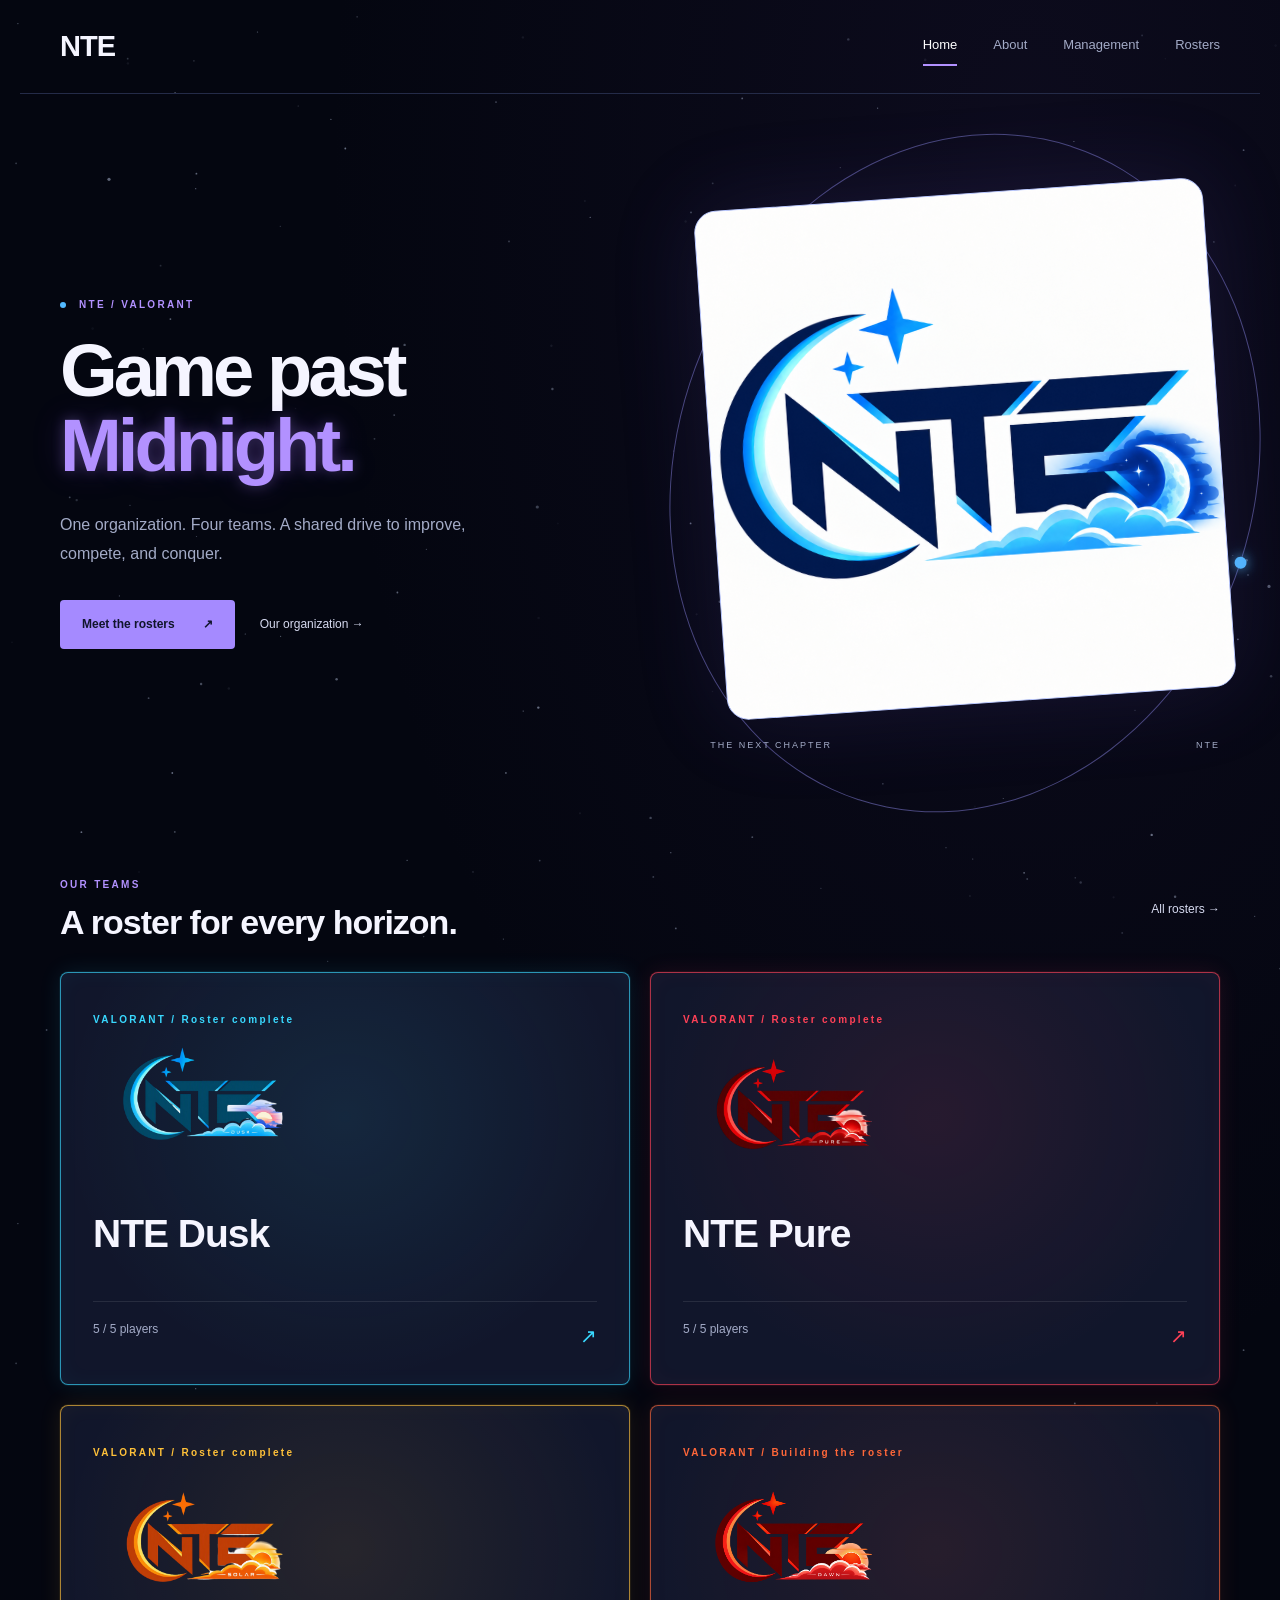
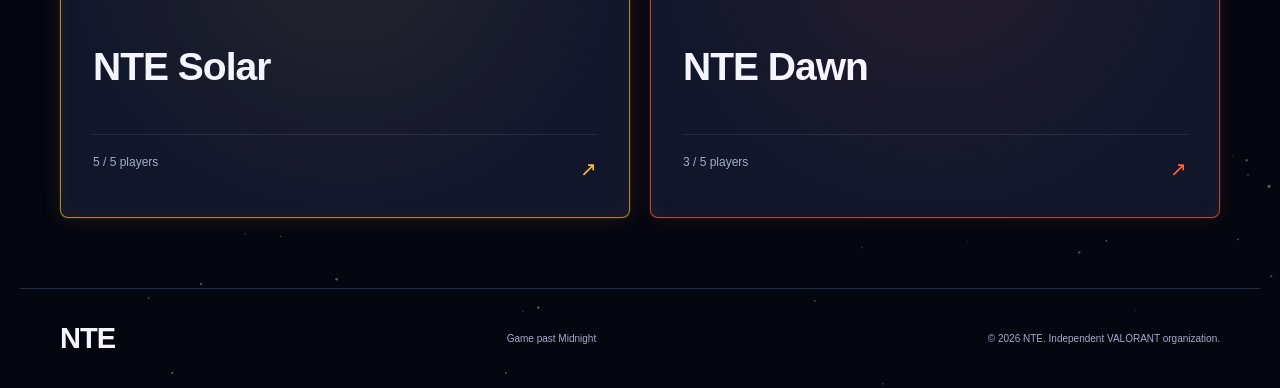
==== commit 95cfa761: "Add files via upload" ====
--- a/public/index.html
+++ b/public/index.html
@@ -1 +1 @@
-<!doctype html><html lang="en"><head><meta charset="utf-8"><meta name="viewport" content="width=device-width, initial-scale=1"><title>Home | NTE</title><meta name="description" content="Meet NTE, a competitive VALORANT organization. Explore NTE Rosters."><meta name="theme-color" content="#040610"><link rel="icon" href="images/nte-logo.png"><link rel="stylesheet" href="css/style.css"><script src="js/main.js" defer></script><meta property="og:title" content="Home | NTE"><meta property="og:description" content="Meet NTE, a competitive VALORANT organization. Explore NTE Rosters."><meta property="og:type" content="website"><meta name="twitter:card" content="summary"><meta name="twitter:title" content="Home | NTE"><meta name="twitter:description" content="Meet NTE, a competitive VALORANT organization. Explore NTE Rosters."></head><body><a class="skip" href="#main">Skip to content</a><header><a class="brand" href="https://ntesports.org/">NTE</a><nav aria-label="Main navigation"><a href="https://ntesports.org/" aria-current="page">Home</a><a href="about.html" >About</a><a href="management.html">Management</a><a href="rosters.html" >Rosters</a></nav></header><main id="main"><section class="hero"><div class="hero-copy"><p class="eyebrow"><span class="dot"></span> NTE / VALORANT</p><h1>Game past<br><span>Midnight.</span></h1><p class="intro">One organization. Four teams. A shared drive to improve, compete, and conquer.</p><div class="actions"><a class="button" href="rosters.html">Meet the rosters <span aria-hidden="true">↗</span></a><a class="text-link" href="about.html">Our organization →</a></div></div><div class="hero-art"><div class="orbit" aria-hidden="true"></div><div class="logo-frame"><img src="images/nte-logo.png" alt="NTE moon and stars emblem" width="1254" height="1254"></div><div class="art-caption"><span>THE NEXT CHAPTER</span><span>NTE</span></div></div></section><section class="teams-section"><div class="section-heading"><div><p class="eyebrow">OUR TEAMS</p><h2>A roster for every horizon.</h2></div><a class="text-link" href="rosters.html">All rosters →</a></div><div class="team-grid"><a class="team-card " href="rosters.html#dusk"><span class="eyebrow">VALORANT / Roster complete</span><img class="team-logo" src="images/nte-dusk.png" alt="NTE Dusk logo" width="220" height="160" loading="lazy"><h3>NTE Dusk</h3><div class="team-bottom"><span>5 / 5 players</span><span aria-hidden="true">↗</span></div></a><a class="team-card dawn" href="rosters.html#dawn"><span class="eyebrow">VALORANT / Building the roster</span><img class="team-logo" src="images/nte-dawn.png" alt="NTE Dawn logo" width="220" height="160" loading="lazy"><h3>NTE Dawn</h3><div class="team-bottom"><span>3 / 5 players</span><span aria-hidden="true">↗</span></div></a><a class="team-card" href="rosters.html#solar"><span class="eyebrow">VALORANT / Roster complete</span><img class="team-logo" src="images/nte-solar.png" alt="NTE Solar logo" width="220" height="160" loading="lazy"><h3>NTE Solar</h3><div class="team-bottom"><span>5 / 5 players</span><span aria-hidden="true">↗</span></div></a><a class="team-card" href="rosters.html#pure"><span class="eyebrow">VALORANT / Roster complete</span><img class="team-logo" src="images/nte-pure.png" alt="NTE Pure logo" width="220" height="160" loading="lazy"><h3>NTE Pure</h3><div class="team-bottom"><span>5 / 5 players</span><span aria-hidden="true">↗</span></div></a></div></section></main><footer><a class="brand" href="https://ntesports.org/">NTE</a><p>Game past Midnight</p><small>© <span id="year">2026</span> NTE. Independent VALORANT organization.</small></footer></body></html>+<!doctype html><html lang="en"><head><meta charset="utf-8"><meta name="viewport" content="width=device-width, initial-scale=1"><title>Home | NTE</title><meta name="description" content="Meet NTE, a competitive VALORANT organization. Explore NTE Rosters."><meta name="theme-color" content="#040610"><link rel="icon" href="images/nte-logo.png"><link rel="stylesheet" href="css/style.css"><script src="js/main.js" defer></script><meta property="og:title" content="Home | NTE"><meta property="og:description" content="Meet NTE, a competitive VALORANT organization. Explore NTE Rosters."><meta property="og:type" content="website"><meta name="twitter:card" content="summary"><meta name="twitter:title" content="Home | NTE"><meta name="twitter:description" content="Meet NTE, a competitive VALORANT organization. Explore NTE Rosters."></head><body><a class="skip" href="#main">Skip to content</a><header><a class="brand" href="https://ntesports.org/">NTE</a><nav aria-label="Main navigation"><a href="https://ntesports.org/" aria-current="page">Home</a><a href="about.html" >About</a><a href="management.html">Management</a><a href="rosters.html" >Rosters</a></nav></header><main id="main"><section class="hero"><div class="hero-copy"><p class="eyebrow"><span class="dot"></span> NTE / VALORANT</p><h1>Game past<br><span>Midnight.</span></h1><p class="intro">One organization. Four teams. A shared drive to improve, compete, and conquer.</p><div class="actions"><a class="button" href="rosters.html">Meet the rosters <span aria-hidden="true">↗</span></a><a class="text-link" href="about.html">Our organization →</a></div></div><div class="hero-art"><div class="orbit" aria-hidden="true"></div><div class="logo-frame"><img src="images/nte-logo.png" alt="NTE moon and stars emblem" width="1254" height="1254"></div><div class="art-caption"><span>THE NEXT CHAPTER</span><span>NTE</span></div></div></section><section class="teams-section"><div class="section-heading"><div><p class="eyebrow">OUR TEAMS</p><h2>A roster for every horizon.</h2></div><a class="text-link" href="rosters.html">All rosters →</a></div><div class="team-grid"><a class="team-card " href="rosters.html#dusk"><span class="eyebrow">VALORANT / Roster complete</span><img class="team-logo" src="images/nte-dusk.png" alt="NTE Dusk logo" width="220" height="160" loading="lazy"><h3>NTE Dusk</h3><div class="team-bottom"><span>5 / 5 players</span><span aria-hidden="true">↗</span></div></a><a class="team-card" href="rosters.html#pure"><span class="eyebrow">VALORANT / Roster complete</span><img class="team-logo" src="images/nte-pure.png" alt="NTE Pure logo" width="220" height="160" loading="lazy"><h3>NTE Pure</h3><div class="team-bottom"><span>5 / 5 players</span><span aria-hidden="true">↗</span></div></a><a class="team-card" href="rosters.html#solar"><span class="eyebrow">VALORANT / Roster complete</span><img class="team-logo" src="images/nte-solar.png" alt="NTE Solar logo" width="220" height="160" loading="lazy"><h3>NTE Solar</h3><div class="team-bottom"><span>5 / 5 players</span><span aria-hidden="true">↗</span></div></a><a class="team-card dawn" href="rosters.html#dawn"><span class="eyebrow">VALORANT / Building the roster</span><img class="team-logo" src="images/nte-dawn.png" alt="NTE Dawn logo" width="220" height="160" loading="lazy"><h3>NTE Dawn</h3><div class="team-bottom"><span>3 / 5 players</span><span aria-hidden="true">↗</span></div></a></div></section></main><footer><a class="brand" href="https://ntesports.org/">NTE</a><p>Game past Midnight</p><small>© <span id="year">2026</span> NTE. Independent VALORANT organization.</small></footer></body></html>
--- a/public/css/style.css
+++ b/public/css/style.css
@@ -50,3 +50,10 @@
 
 /* Quiet night sky: irregular, restrained stars behind all page content. */
 body{background-color:var(--bg);background-image:url("../images/stars.svg"),radial-gradient(ellipse at 80% 8%,rgba(52,35,89,.18),transparent 48%);background-size:1600px 1200px,100% 100%;background-repeat:repeat,no-repeat;min-height:100vh}
+
+/* A small, softly staggered twinkle layer; the main star field stays still. */
+body{position:relative;isolation:isolate}
+body::before,body::after{content:"";position:fixed;inset:0;z-index:-1;pointer-events:none;background-image:url("../images/star-sparkles.svg");background-repeat:repeat;background-size:1600px 1200px;opacity:.12;animation:star-twinkle 8s ease-in-out infinite}
+body::after{background-position:417px 283px;animation-duration:11s;animation-delay:-5s}
+@keyframes star-twinkle{0%,100%{opacity:.08}48%{opacity:.7}65%{opacity:.35}}
+@media(prefers-reduced-motion:reduce){body::before,body::after{animation:none;opacity:.25}}
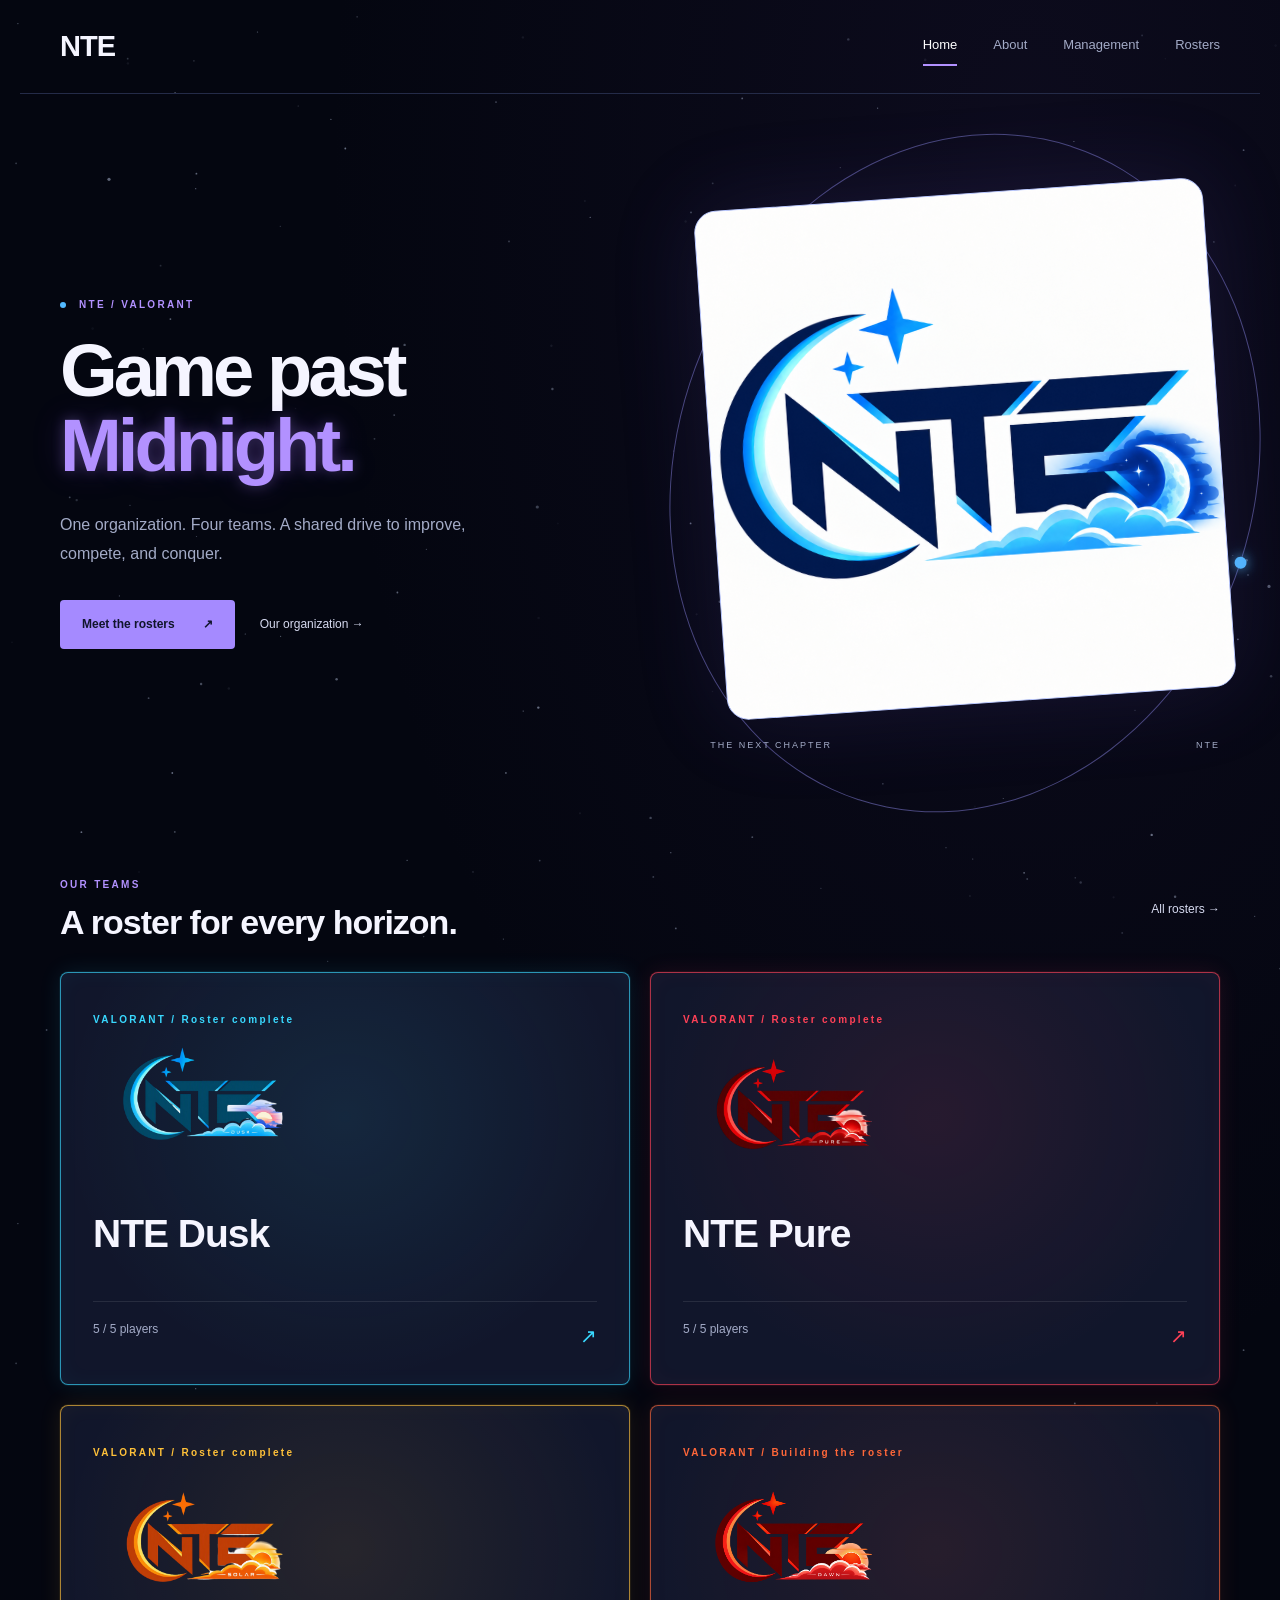
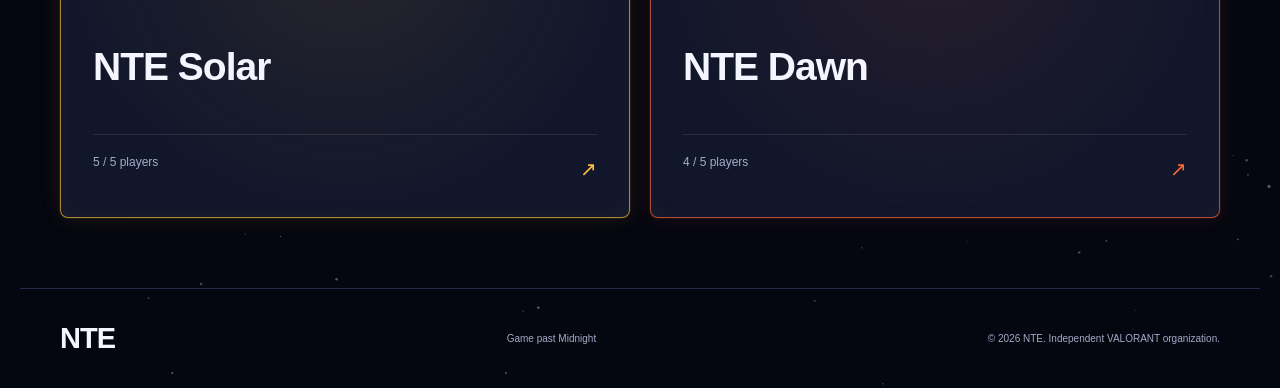
==== commit 95b5f38e: "Add files via upload" ====
--- a/public/index.html
+++ b/public/index.html
@@ -1 +1 @@
-<!doctype html><html lang="en"><head><meta charset="utf-8"><meta name="viewport" content="width=device-width, initial-scale=1"><title>Home | NTE</title><meta name="description" content="Meet NTE, a competitive VALORANT organization. Explore NTE Rosters."><meta name="theme-color" content="#040610"><link rel="icon" href="images/nte-logo.png"><link rel="stylesheet" href="css/style.css"><script src="js/main.js" defer></script><meta property="og:title" content="Home | NTE"><meta property="og:description" content="Meet NTE, a competitive VALORANT organization. Explore NTE Rosters."><meta property="og:type" content="website"><meta name="twitter:card" content="summary"><meta name="twitter:title" content="Home | NTE"><meta name="twitter:description" content="Meet NTE, a competitive VALORANT organization. Explore NTE Rosters."></head><body><a class="skip" href="#main">Skip to content</a><header><a class="brand" href="https://ntesports.org/">NTE</a><nav aria-label="Main navigation"><a href="https://ntesports.org/" aria-current="page">Home</a><a href="about.html" >About</a><a href="management.html">Management</a><a href="rosters.html" >Rosters</a></nav></header><main id="main"><section class="hero"><div class="hero-copy"><p class="eyebrow"><span class="dot"></span> NTE / VALORANT</p><h1>Game past<br><span>Midnight.</span></h1><p class="intro">One organization. Four teams. A shared drive to improve, compete, and conquer.</p><div class="actions"><a class="button" href="rosters.html">Meet the rosters <span aria-hidden="true">↗</span></a><a class="text-link" href="about.html">Our organization →</a></div></div><div class="hero-art"><div class="orbit" aria-hidden="true"></div><div class="logo-frame"><img src="images/nte-logo.png" alt="NTE moon and stars emblem" width="1254" height="1254"></div><div class="art-caption"><span>THE NEXT CHAPTER</span><span>NTE</span></div></div></section><section class="teams-section"><div class="section-heading"><div><p class="eyebrow">OUR TEAMS</p><h2>A roster for every horizon.</h2></div><a class="text-link" href="rosters.html">All rosters →</a></div><div class="team-grid"><a class="team-card " href="rosters.html#dusk"><span class="eyebrow">VALORANT / Roster complete</span><img class="team-logo" src="images/nte-dusk.png" alt="NTE Dusk logo" width="220" height="160" loading="lazy"><h3>NTE Dusk</h3><div class="team-bottom"><span>5 / 5 players</span><span aria-hidden="true">↗</span></div></a><a class="team-card" href="rosters.html#pure"><span class="eyebrow">VALORANT / Roster complete</span><img class="team-logo" src="images/nte-pure.png" alt="NTE Pure logo" width="220" height="160" loading="lazy"><h3>NTE Pure</h3><div class="team-bottom"><span>5 / 5 players</span><span aria-hidden="true">↗</span></div></a><a class="team-card" href="rosters.html#solar"><span class="eyebrow">VALORANT / Roster complete</span><img class="team-logo" src="images/nte-solar.png" alt="NTE Solar logo" width="220" height="160" loading="lazy"><h3>NTE Solar</h3><div class="team-bottom"><span>5 / 5 players</span><span aria-hidden="true">↗</span></div></a><a class="team-card dawn" href="rosters.html#dawn"><span class="eyebrow">VALORANT / Building the roster</span><img class="team-logo" src="images/nte-dawn.png" alt="NTE Dawn logo" width="220" height="160" loading="lazy"><h3>NTE Dawn</h3><div class="team-bottom"><span>3 / 5 players</span><span aria-hidden="true">↗</span></div></a></div></section></main><footer><a class="brand" href="https://ntesports.org/">NTE</a><p>Game past Midnight</p><small>© <span id="year">2026</span> NTE. Independent VALORANT organization.</small></footer></body></html>+<!doctype html><html lang="en"><head><meta charset="utf-8"><meta name="viewport" content="width=device-width, initial-scale=1"><title>Home | NTE</title><meta name="description" content="Meet NTE, a competitive VALORANT organization. Explore NTE Rosters."><meta name="theme-color" content="#040610"><link rel="icon" href="images/nte-logo.png"><link rel="stylesheet" href="css/style.css"><script src="js/main.js" defer></script><meta property="og:title" content="Home | NTE"><meta property="og:description" content="Meet NTE, a competitive VALORANT organization. Explore NTE Rosters."><meta property="og:type" content="website"><meta name="twitter:card" content="summary"><meta name="twitter:title" content="Home | NTE"><meta name="twitter:description" content="Meet NTE, a competitive VALORANT organization. Explore NTE Rosters."></head><body><a class="skip" href="#main">Skip to content</a><header><a class="brand" href="https://ntesports.org/">NTE</a><nav aria-label="Main navigation"><a href="https://ntesports.org/" aria-current="page">Home</a><a href="about.html" >About</a><a href="management.html">Management</a><a href="rosters.html" >Rosters</a></nav></header><main id="main"><section class="hero"><div class="hero-copy"><p class="eyebrow"><span class="dot"></span> NTE / VALORANT</p><h1>Game past<br><span>Midnight.</span></h1><p class="intro">One organization. Four teams. A shared drive to improve, compete, and conquer.</p><div class="actions"><a class="button" href="rosters.html">Meet the rosters <span aria-hidden="true">↗</span></a><a class="text-link" href="about.html">Our organization →</a></div></div><div class="hero-art"><div class="orbit" aria-hidden="true"></div><div class="logo-frame"><img src="images/nte-logo.png" alt="NTE moon and stars emblem" width="1254" height="1254"></div><div class="art-caption"><span>THE NEXT CHAPTER</span><span>NTE</span></div></div></section><section class="teams-section"><div class="section-heading"><div><p class="eyebrow">OUR TEAMS</p><h2>A roster for every horizon.</h2></div><a class="text-link" href="rosters.html">All rosters →</a></div><div class="team-grid"><a class="team-card " href="rosters.html#dusk"><span class="eyebrow">VALORANT / Roster complete</span><img class="team-logo" src="images/nte-dusk.png" alt="NTE Dusk logo" width="220" height="160" loading="lazy"><h3>NTE Dusk</h3><div class="team-bottom"><span>5 / 5 players</span><span aria-hidden="true">↗</span></div></a><a class="team-card" href="rosters.html#pure"><span class="eyebrow">VALORANT / Roster complete</span><img class="team-logo" src="images/nte-pure.png" alt="NTE Pure logo" width="220" height="160" loading="lazy"><h3>NTE Pure</h3><div class="team-bottom"><span>5 / 5 players</span><span aria-hidden="true">↗</span></div></a><a class="team-card" href="rosters.html#solar"><span class="eyebrow">VALORANT / Roster complete</span><img class="team-logo" src="images/nte-solar.png" alt="NTE Solar logo" width="220" height="160" loading="lazy"><h3>NTE Solar</h3><div class="team-bottom"><span>5 / 5 players</span><span aria-hidden="true">↗</span></div></a><a class="team-card dawn" href="rosters.html#dawn"><span class="eyebrow">VALORANT / Building the roster</span><img class="team-logo" src="images/nte-dawn.png" alt="NTE Dawn logo" width="220" height="160" loading="lazy"><h3>NTE Dawn</h3><div class="team-bottom"><span>4 / 5 players</span><span aria-hidden="true">↗</span></div></a></div></section></main><footer><a class="brand" href="https://ntesports.org/">NTE</a><p>Game past Midnight</p><small>© <span id="year">2026</span> NTE. Independent VALORANT organization.</small></footer></body></html>
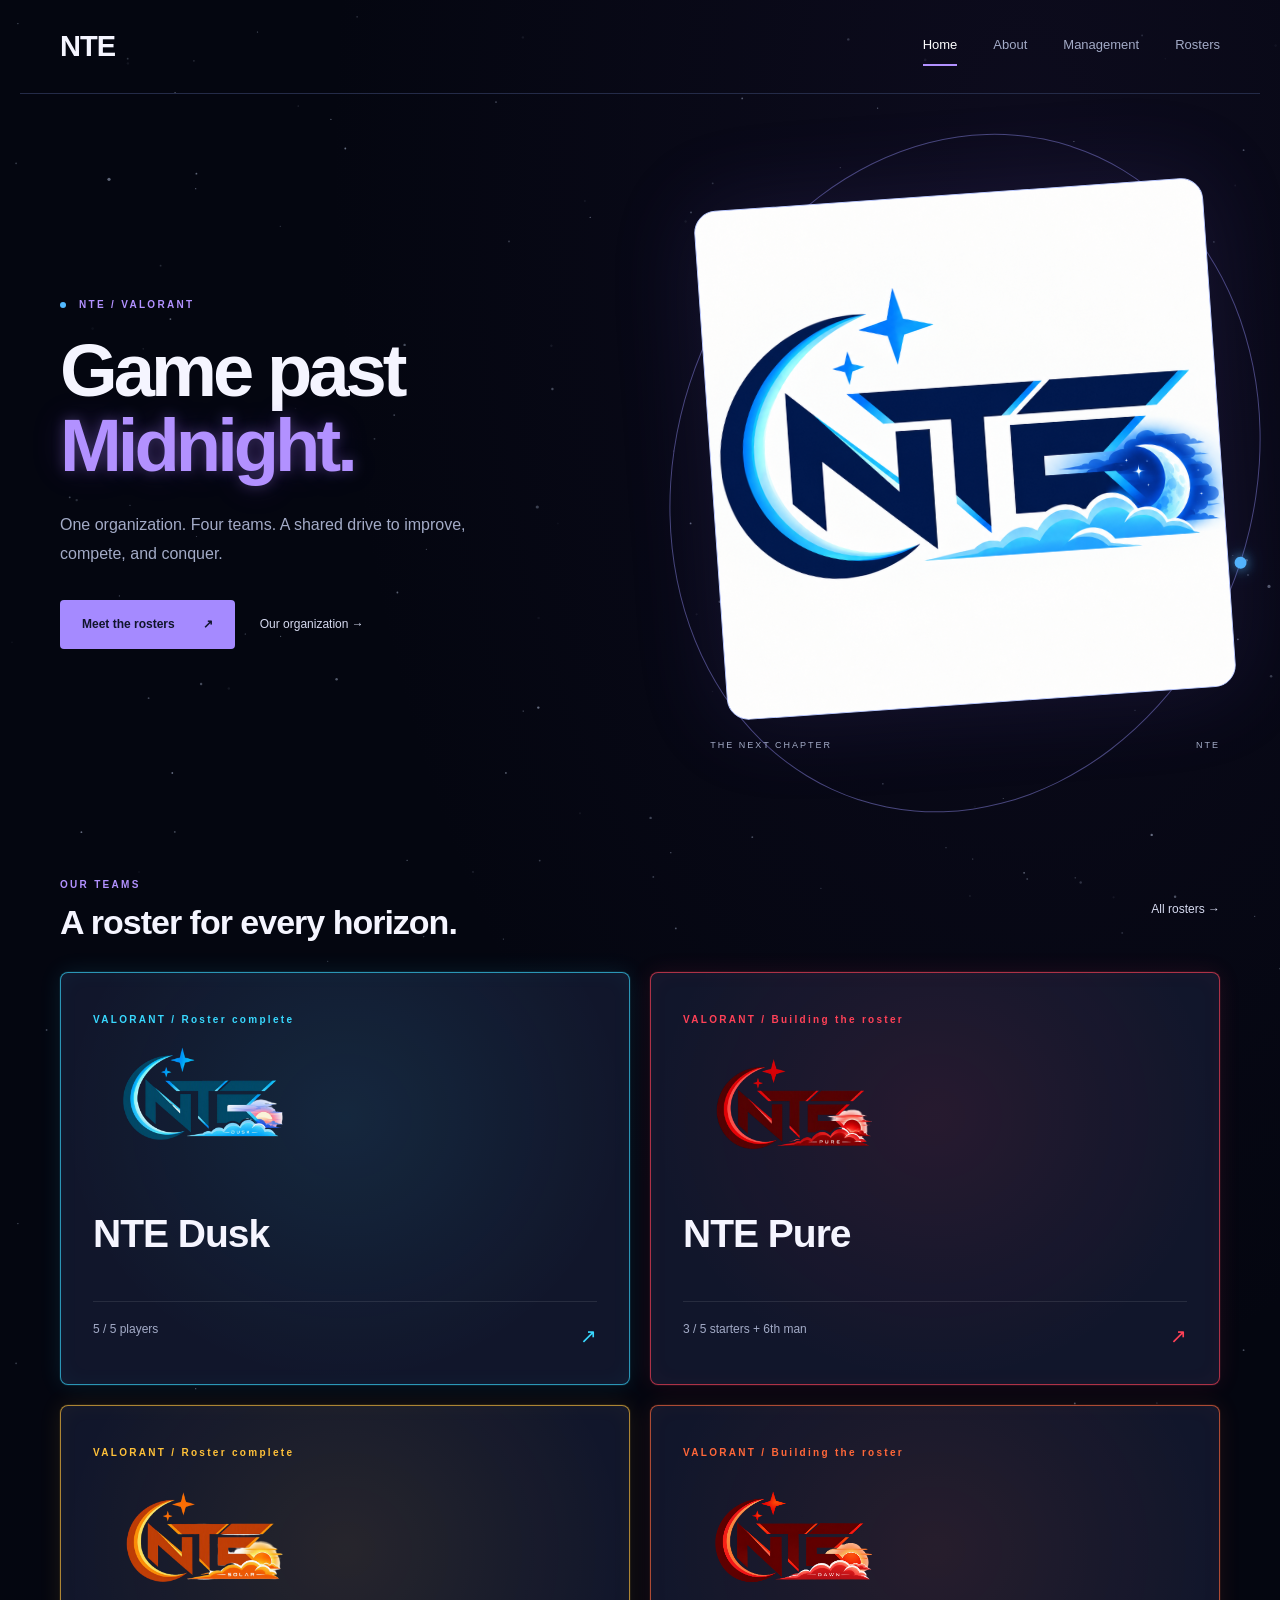
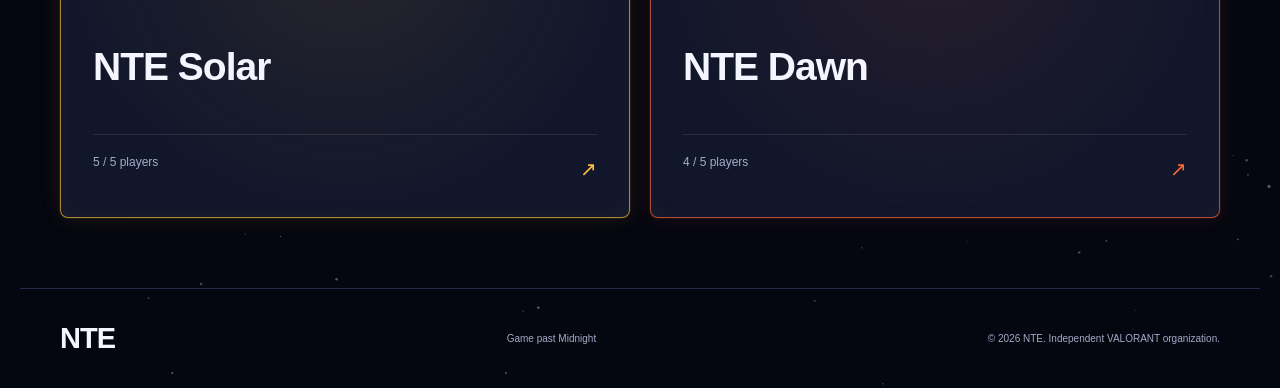
==== commit aa8edb22: "Add files via upload" ====
--- a/public/index.html
+++ b/public/index.html
@@ -1 +1 @@
-<!doctype html><html lang="en"><head><meta charset="utf-8"><meta name="viewport" content="width=device-width, initial-scale=1"><title>Home | NTE</title><meta name="description" content="Meet NTE, a competitive VALORANT organization. Explore NTE Rosters."><meta name="theme-color" content="#040610"><link rel="icon" href="images/nte-logo.png"><link rel="stylesheet" href="css/style.css"><script src="js/main.js" defer></script><meta property="og:title" content="Home | NTE"><meta property="og:description" content="Meet NTE, a competitive VALORANT organization. Explore NTE Rosters."><meta property="og:type" content="website"><meta name="twitter:card" content="summary"><meta name="twitter:title" content="Home | NTE"><meta name="twitter:description" content="Meet NTE, a competitive VALORANT organization. Explore NTE Rosters."></head><body><a class="skip" href="#main">Skip to content</a><header><a class="brand" href="https://ntesports.org/">NTE</a><nav aria-label="Main navigation"><a href="https://ntesports.org/" aria-current="page">Home</a><a href="about.html" >About</a><a href="management.html">Management</a><a href="rosters.html" >Rosters</a></nav></header><main id="main"><section class="hero"><div class="hero-copy"><p class="eyebrow"><span class="dot"></span> NTE / VALORANT</p><h1>Game past<br><span>Midnight.</span></h1><p class="intro">One organization. Four teams. A shared drive to improve, compete, and conquer.</p><div class="actions"><a class="button" href="rosters.html">Meet the rosters <span aria-hidden="true">↗</span></a><a class="text-link" href="about.html">Our organization →</a></div></div><div class="hero-art"><div class="orbit" aria-hidden="true"></div><div class="logo-frame"><img src="images/nte-logo.png" alt="NTE moon and stars emblem" width="1254" height="1254"></div><div class="art-caption"><span>THE NEXT CHAPTER</span><span>NTE</span></div></div></section><section class="teams-section"><div class="section-heading"><div><p class="eyebrow">OUR TEAMS</p><h2>A roster for every horizon.</h2></div><a class="text-link" href="rosters.html">All rosters →</a></div><div class="team-grid"><a class="team-card " href="rosters.html#dusk"><span class="eyebrow">VALORANT / Roster complete</span><img class="team-logo" src="images/nte-dusk.png" alt="NTE Dusk logo" width="220" height="160" loading="lazy"><h3>NTE Dusk</h3><div class="team-bottom"><span>5 / 5 players</span><span aria-hidden="true">↗</span></div></a><a class="team-card" href="rosters.html#pure"><span class="eyebrow">VALORANT / Roster complete</span><img class="team-logo" src="images/nte-pure.png" alt="NTE Pure logo" width="220" height="160" loading="lazy"><h3>NTE Pure</h3><div class="team-bottom"><span>5 / 5 players</span><span aria-hidden="true">↗</span></div></a><a class="team-card" href="rosters.html#solar"><span class="eyebrow">VALORANT / Roster complete</span><img class="team-logo" src="images/nte-solar.png" alt="NTE Solar logo" width="220" height="160" loading="lazy"><h3>NTE Solar</h3><div class="team-bottom"><span>5 / 5 players</span><span aria-hidden="true">↗</span></div></a><a class="team-card dawn" href="rosters.html#dawn"><span class="eyebrow">VALORANT / Building the roster</span><img class="team-logo" src="images/nte-dawn.png" alt="NTE Dawn logo" width="220" height="160" loading="lazy"><h3>NTE Dawn</h3><div class="team-bottom"><span>4 / 5 players</span><span aria-hidden="true">↗</span></div></a></div></section></main><footer><a class="brand" href="https://ntesports.org/">NTE</a><p>Game past Midnight</p><small>© <span id="year">2026</span> NTE. Independent VALORANT organization.</small></footer></body></html>+<!doctype html><html lang="en"><head><meta charset="utf-8"><meta name="viewport" content="width=device-width, initial-scale=1"><title>Home | NTE</title><meta name="description" content="Meet NTE, a competitive VALORANT organization. Explore NTE Rosters."><meta name="theme-color" content="#040610"><link rel="icon" href="images/nte-logo.png"><link rel="stylesheet" href="css/style.css"><script src="js/main.js" defer></script><meta property="og:title" content="Home | NTE"><meta property="og:description" content="Meet NTE, a competitive VALORANT organization. Explore NTE Rosters."><meta property="og:type" content="website"><meta name="twitter:card" content="summary"><meta name="twitter:title" content="Home | NTE"><meta name="twitter:description" content="Meet NTE, a competitive VALORANT organization. Explore NTE Rosters."></head><body><a class="skip" href="#main">Skip to content</a><header><a class="brand" href="https://ntesports.org/">NTE</a><nav aria-label="Main navigation"><a href="https://ntesports.org/" aria-current="page">Home</a><a href="about.html" >About</a><a href="management.html">Management</a><a href="rosters.html" >Rosters</a></nav></header><main id="main"><section class="hero"><div class="hero-copy"><p class="eyebrow"><span class="dot"></span> NTE / VALORANT</p><h1>Game past<br><span>Midnight.</span></h1><p class="intro">One organization. Four teams. A shared drive to improve, compete, and conquer.</p><div class="actions"><a class="button" href="rosters.html">Meet the rosters <span aria-hidden="true">↗</span></a><a class="text-link" href="about.html">Our organization →</a></div></div><div class="hero-art"><div class="orbit" aria-hidden="true"></div><div class="logo-frame"><img src="images/nte-logo.png" alt="NTE moon and stars emblem" width="1254" height="1254"></div><div class="art-caption"><span>THE NEXT CHAPTER</span><span>NTE</span></div></div></section><section class="teams-section"><div class="section-heading"><div><p class="eyebrow">OUR TEAMS</p><h2>A roster for every horizon.</h2></div><a class="text-link" href="rosters.html">All rosters →</a></div><div class="team-grid"><a class="team-card " href="rosters.html#dusk"><span class="eyebrow">VALORANT / Roster complete</span><img class="team-logo" src="images/nte-dusk.png" alt="NTE Dusk logo" width="220" height="160" loading="lazy"><h3>NTE Dusk</h3><div class="team-bottom"><span>5 / 5 players</span><span aria-hidden="true">↗</span></div></a><a class="team-card" href="rosters.html#pure"><span class="eyebrow">VALORANT / Building the roster</span><img class="team-logo" src="images/nte-pure.png" alt="NTE Pure logo" width="220" height="160" loading="lazy"><h3>NTE Pure</h3><div class="team-bottom"><span>3 / 5 starters + 6th man</span><span aria-hidden="true">↗</span></div></a><a class="team-card" href="rosters.html#solar"><span class="eyebrow">VALORANT / Roster complete</span><img class="team-logo" src="images/nte-solar.png" alt="NTE Solar logo" width="220" height="160" loading="lazy"><h3>NTE Solar</h3><div class="team-bottom"><span>5 / 5 players</span><span aria-hidden="true">↗</span></div></a><a class="team-card dawn" href="rosters.html#dawn"><span class="eyebrow">VALORANT / Building the roster</span><img class="team-logo" src="images/nte-dawn.png" alt="NTE Dawn logo" width="220" height="160" loading="lazy"><h3>NTE Dawn</h3><div class="team-bottom"><span>4 / 5 players</span><span aria-hidden="true">↗</span></div></a></div></section></main><footer><a class="brand" href="https://ntesports.org/">NTE</a><p>Game past Midnight</p><small>© <span id="year">2026</span> NTE. Independent VALORANT organization.</small></footer></body></html>
--- a/public/css/style.css
+++ b/public/css/style.css
@@ -57,3 +57,5 @@
 body::after{background-position:417px 283px;animation-duration:11s;animation-delay:-5s}
 @keyframes star-twinkle{0%,100%{opacity:.08}48%{opacity:.7}65%{opacity:.35}}
 @media(prefers-reduced-motion:reduce){body::before,body::after{animation:none;opacity:.25}}
+
+.team-roster-heading{margin:30px 0 20px;padding-top:24px;border-top:1px solid var(--line);text-transform:uppercase}
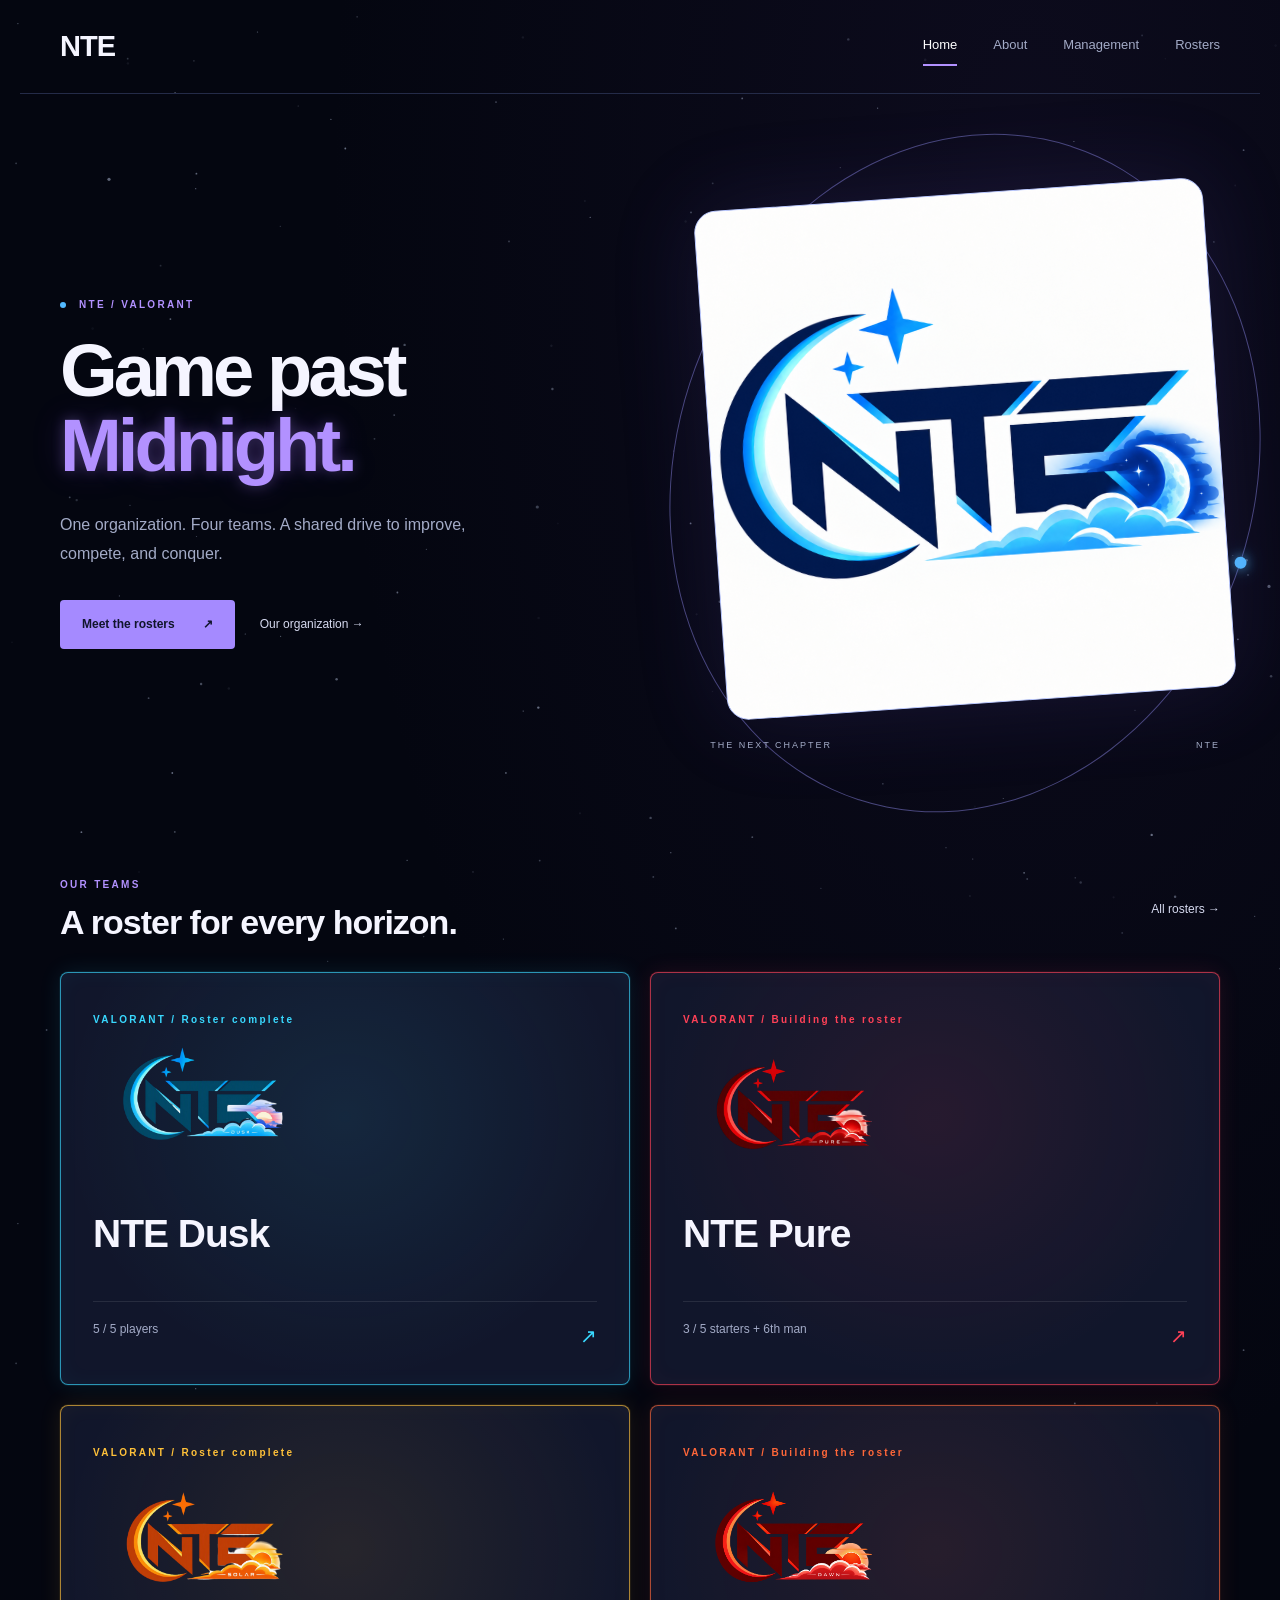
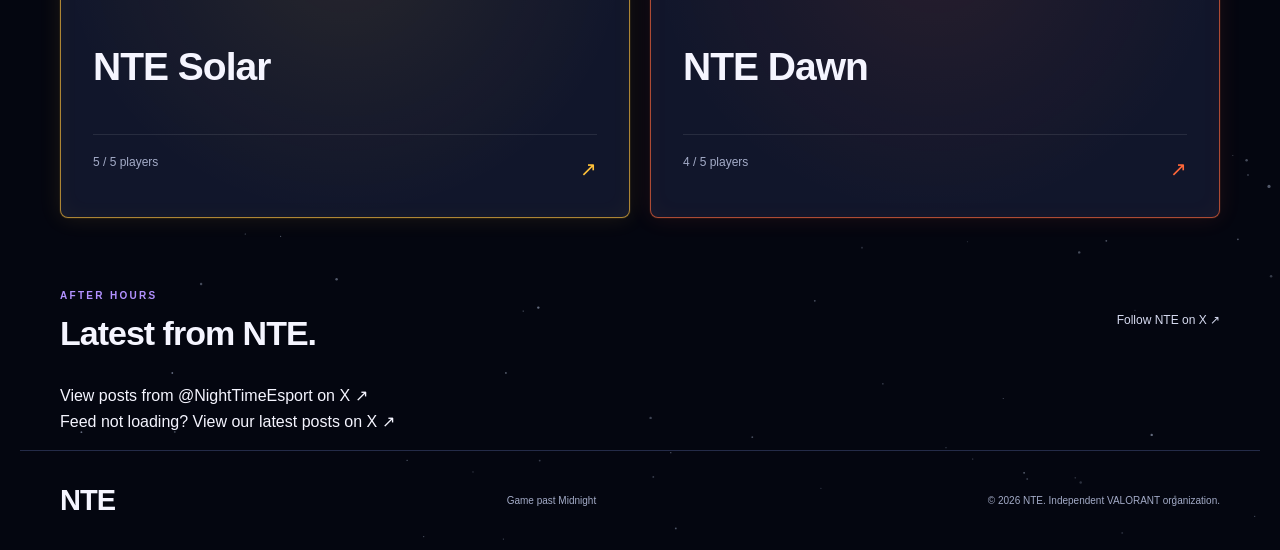
==== commit 3d128b3b: "Add files via upload" ====
--- a/public/index.html
+++ b/public/index.html
@@ -1 +1 @@
-<!doctype html><html lang="en"><head><meta charset="utf-8"><meta name="viewport" content="width=device-width, initial-scale=1"><title>Home | NTE</title><meta name="description" content="Meet NTE, a competitive VALORANT organization. Explore NTE Rosters."><meta name="theme-color" content="#040610"><link rel="icon" href="images/nte-logo.png"><link rel="stylesheet" href="css/style.css"><script src="js/main.js" defer></script><meta property="og:title" content="Home | NTE"><meta property="og:description" content="Meet NTE, a competitive VALORANT organization. Explore NTE Rosters."><meta property="og:type" content="website"><meta name="twitter:card" content="summary"><meta name="twitter:title" content="Home | NTE"><meta name="twitter:description" content="Meet NTE, a competitive VALORANT organization. Explore NTE Rosters."></head><body><a class="skip" href="#main">Skip to content</a><header><a class="brand" href="https://ntesports.org/">NTE</a><nav aria-label="Main navigation"><a href="https://ntesports.org/" aria-current="page">Home</a><a href="about.html" >About</a><a href="management.html">Management</a><a href="rosters.html" >Rosters</a></nav></header><main id="main"><section class="hero"><div class="hero-copy"><p class="eyebrow"><span class="dot"></span> NTE / VALORANT</p><h1>Game past<br><span>Midnight.</span></h1><p class="intro">One organization. Four teams. A shared drive to improve, compete, and conquer.</p><div class="actions"><a class="button" href="rosters.html">Meet the rosters <span aria-hidden="true">↗</span></a><a class="text-link" href="about.html">Our organization →</a></div></div><div class="hero-art"><div class="orbit" aria-hidden="true"></div><div class="logo-frame"><img src="images/nte-logo.png" alt="NTE moon and stars emblem" width="1254" height="1254"></div><div class="art-caption"><span>THE NEXT CHAPTER</span><span>NTE</span></div></div></section><section class="teams-section"><div class="section-heading"><div><p class="eyebrow">OUR TEAMS</p><h2>A roster for every horizon.</h2></div><a class="text-link" href="rosters.html">All rosters →</a></div><div class="team-grid"><a class="team-card " href="rosters.html#dusk"><span class="eyebrow">VALORANT / Roster complete</span><img class="team-logo" src="images/nte-dusk.png" alt="NTE Dusk logo" width="220" height="160" loading="lazy"><h3>NTE Dusk</h3><div class="team-bottom"><span>5 / 5 players</span><span aria-hidden="true">↗</span></div></a><a class="team-card" href="rosters.html#pure"><span class="eyebrow">VALORANT / Building the roster</span><img class="team-logo" src="images/nte-pure.png" alt="NTE Pure logo" width="220" height="160" loading="lazy"><h3>NTE Pure</h3><div class="team-bottom"><span>3 / 5 starters + 6th man</span><span aria-hidden="true">↗</span></div></a><a class="team-card" href="rosters.html#solar"><span class="eyebrow">VALORANT / Roster complete</span><img class="team-logo" src="images/nte-solar.png" alt="NTE Solar logo" width="220" height="160" loading="lazy"><h3>NTE Solar</h3><div class="team-bottom"><span>5 / 5 players</span><span aria-hidden="true">↗</span></div></a><a class="team-card dawn" href="rosters.html#dawn"><span class="eyebrow">VALORANT / Building the roster</span><img class="team-logo" src="images/nte-dawn.png" alt="NTE Dawn logo" width="220" height="160" loading="lazy"><h3>NTE Dawn</h3><div class="team-bottom"><span>4 / 5 players</span><span aria-hidden="true">↗</span></div></a></div></section></main><footer><a class="brand" href="https://ntesports.org/">NTE</a><p>Game past Midnight</p><small>© <span id="year">2026</span> NTE. Independent VALORANT organization.</small></footer></body></html>+<!doctype html><html lang="en"><head><meta charset="utf-8"><meta name="viewport" content="width=device-width, initial-scale=1"><title>Home | NTE</title><meta name="description" content="Meet NTE, a competitive VALORANT organization. Explore NTE Rosters."><meta name="theme-color" content="#040610"><link rel="icon" href="images/nte-logo.png"><link rel="stylesheet" href="css/style.css"><script src="js/main.js" defer></script><meta property="og:title" content="Home | NTE"><meta property="og:description" content="Meet NTE, a competitive VALORANT organization. Explore NTE Rosters."><meta property="og:type" content="website"><meta name="twitter:card" content="summary"><meta name="twitter:title" content="Home | NTE"><meta name="twitter:description" content="Meet NTE, a competitive VALORANT organization. Explore NTE Rosters."></head><body><a class="skip" href="#main">Skip to content</a><header><a class="brand" href="https://ntesports.org/">NTE</a><nav aria-label="Main navigation"><a href="https://ntesports.org/" aria-current="page">Home</a><a href="about.html" >About</a><a href="management.html">Management</a><a href="rosters.html" >Rosters</a></nav></header><main id="main"><section class="hero"><div class="hero-copy"><p class="eyebrow"><span class="dot"></span> NTE / VALORANT</p><h1>Game past<br><span>Midnight.</span></h1><p class="intro">One organization. Four teams. A shared drive to improve, compete, and conquer.</p><div class="actions"><a class="button" href="rosters.html">Meet the rosters <span aria-hidden="true">↗</span></a><a class="text-link" href="about.html">Our organization →</a></div></div><div class="hero-art"><div class="orbit" aria-hidden="true"></div><div class="logo-frame"><img src="images/nte-logo.png" alt="NTE moon and stars emblem" width="1254" height="1254"></div><div class="art-caption"><span>THE NEXT CHAPTER</span><span>NTE</span></div></div></section><section class="teams-section"><div class="section-heading"><div><p class="eyebrow">OUR TEAMS</p><h2>A roster for every horizon.</h2></div><a class="text-link" href="rosters.html">All rosters →</a></div><div class="team-grid"><a class="team-card " href="rosters.html#dusk"><span class="eyebrow">VALORANT / Roster complete</span><img class="team-logo" src="images/nte-dusk.png" alt="NTE Dusk logo" width="220" height="160" loading="lazy"><h3>NTE Dusk</h3><div class="team-bottom"><span>5 / 5 players</span><span aria-hidden="true">↗</span></div></a><a class="team-card" href="rosters.html#pure"><span class="eyebrow">VALORANT / Building the roster</span><img class="team-logo" src="images/nte-pure.png" alt="NTE Pure logo" width="220" height="160" loading="lazy"><h3>NTE Pure</h3><div class="team-bottom"><span>3 / 5 starters + 6th man</span><span aria-hidden="true">↗</span></div></a><a class="team-card" href="rosters.html#solar"><span class="eyebrow">VALORANT / Roster complete</span><img class="team-logo" src="images/nte-solar.png" alt="NTE Solar logo" width="220" height="160" loading="lazy"><h3>NTE Solar</h3><div class="team-bottom"><span>5 / 5 players</span><span aria-hidden="true">↗</span></div></a><a class="team-card dawn" href="rosters.html#dawn"><span class="eyebrow">VALORANT / Building the roster</span><img class="team-logo" src="images/nte-dawn.png" alt="NTE Dawn logo" width="220" height="160" loading="lazy"><h3>NTE Dawn</h3><div class="team-bottom"><span>4 / 5 players</span><span aria-hidden="true">↗</span></div></a></div></section><section class="social-updates" aria-labelledby="social-updates-title"><div class="section-heading"><div><p class="eyebrow">AFTER HOURS</p><h2 id="social-updates-title">Latest from NTE.</h2></div><a class="text-link" href="https://x.com/NightTimeEsport" target="_blank" rel="noopener noreferrer">Follow NTE on X ↗</a></div><div class="social-feed"><a class="twitter-timeline" data-theme="dark" data-tweet-limit="1" data-chrome="noheader nofooter noborders transparent" data-dnt="true" href="https://twitter.com/NightTimeEsport">View posts from @NightTimeEsport on X ↗</a></div><p class="social-feed-note">Feed not loading? <a href="https://x.com/NightTimeEsport" target="_blank" rel="noopener noreferrer">View our latest posts on X ↗</a></p></section></main><footer><a class="brand" href="https://ntesports.org/">NTE</a><p>Game past Midnight</p><small>© <span id="year">2026</span> NTE. Independent VALORANT organization.</small></footer><script async src="https://platform.twitter.com/widgets.js" charset="utf-8"></script></body></html>
--- a/public/css/style.css
+++ b/public/css/style.css
@@ -59,3 +59,13 @@
 @media(prefers-reduced-motion:reduce){body::before,body::after{animation:none;opacity:.25}}
 
 .team-roster-heading{margin:30px 0 20px;padding-top:24px;border-top:1px solid var(--line);text-transform:uppercase}
+
+/* Social links appear only on profiles with an available destination. */
+.player-social{cursor:pointer;isolation:isolate;transition:box-shadow .2s}
+.social-corner{position:absolute;right:10px;bottom:10px;display:grid;place-items:center;width:30px;height:30px;border:1px solid rgba(var(--team-neon),.55);border-radius:6px;background:rgba(4,6,16,.85);color:var(--text);font-size:20px;line-height:1;transition:opacity .2s}
+.social-caption{position:absolute;inset:auto 0 0;padding:24px 12px 12px;background:linear-gradient(transparent,rgba(4,6,16,.94));color:var(--text);font-size:12px;font-weight:700;opacity:0;transition:opacity .2s}
+.player-social:hover,.player-social:focus-visible{box-shadow:inset 0 0 0 2px rgba(var(--team-neon),.85),0 0 18px rgba(var(--team-neon),.2)}
+.player-social:hover::after,.player-social:focus-visible::after{content:"";position:absolute;inset:0;border:2px solid rgba(var(--team-neon),.75);pointer-events:none;z-index:2}
+.player-social:hover .social-caption,.player-social:focus-visible .social-caption{opacity:1}
+.player-social:hover .social-corner,.player-social:focus-visible .social-corner{opacity:0}
+@media(hover:none){.player-social .social-corner{opacity:1}.player-social .social-caption{display:none}}
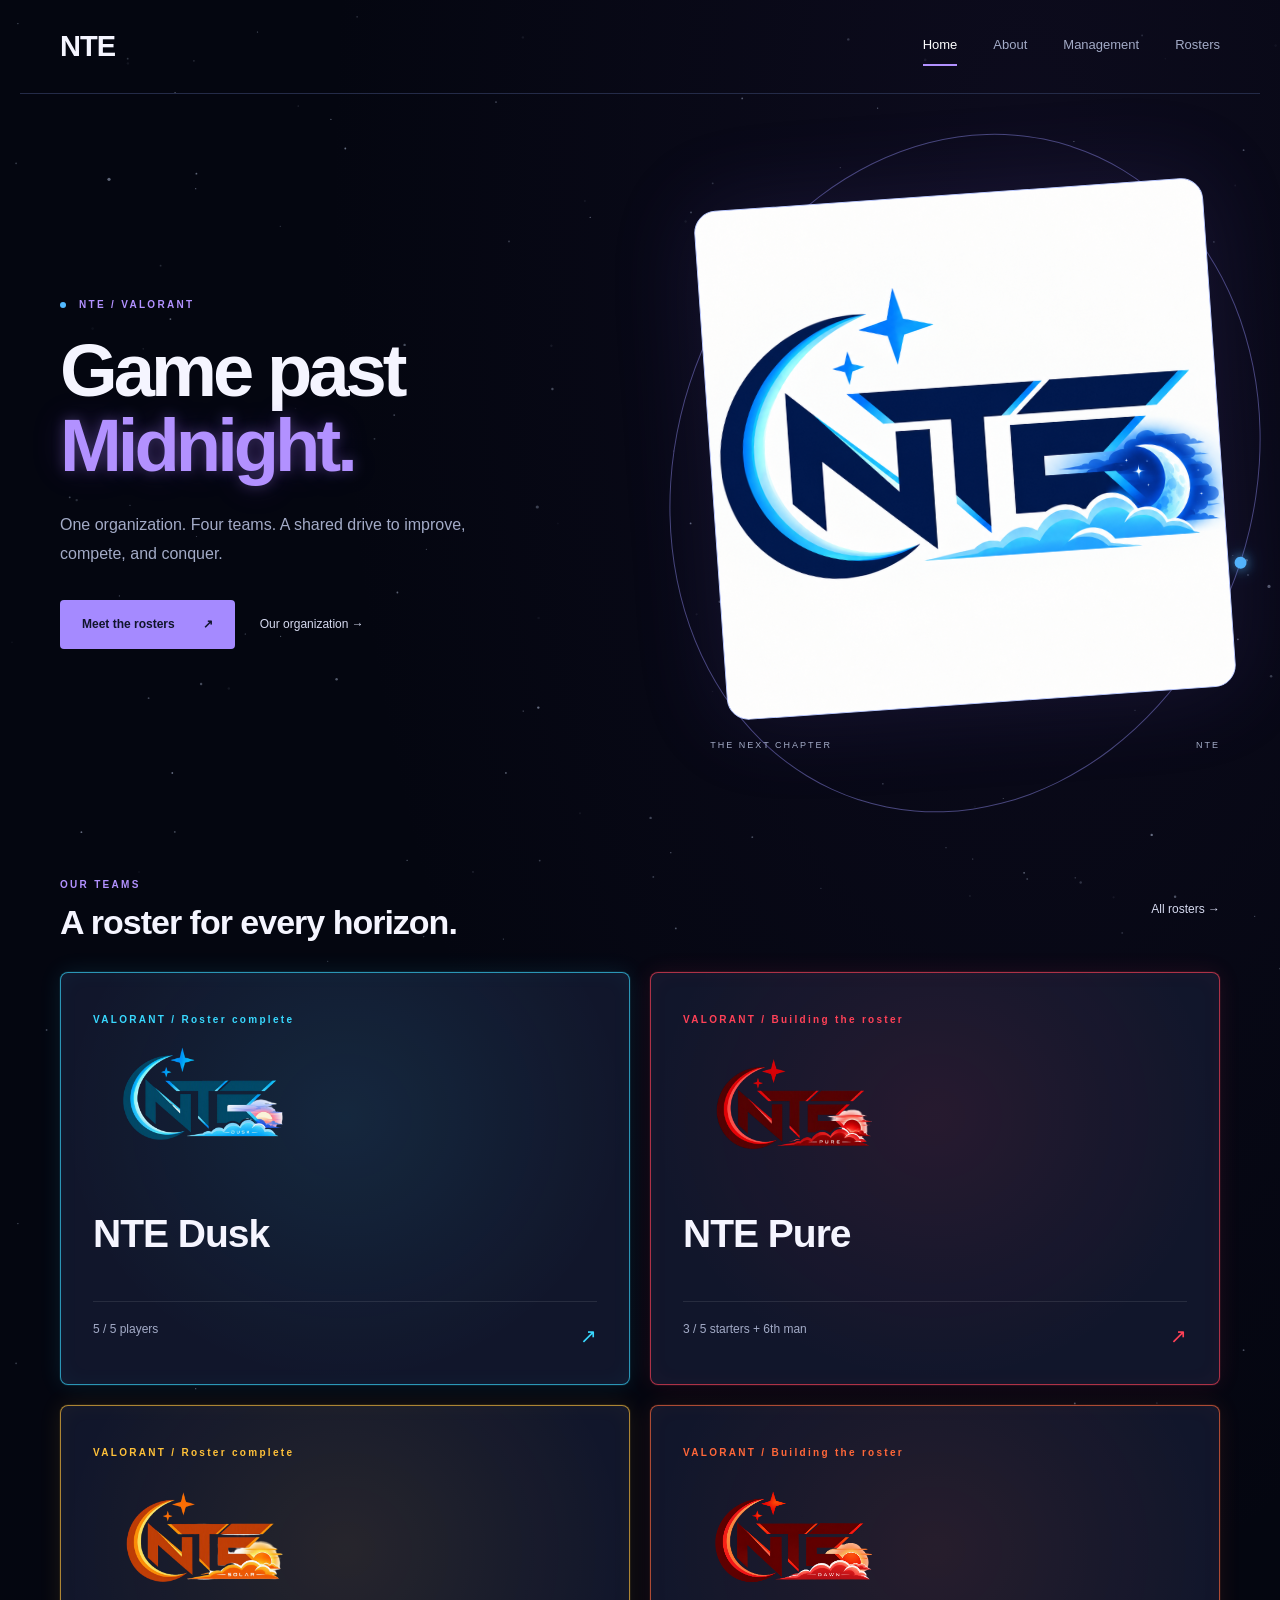
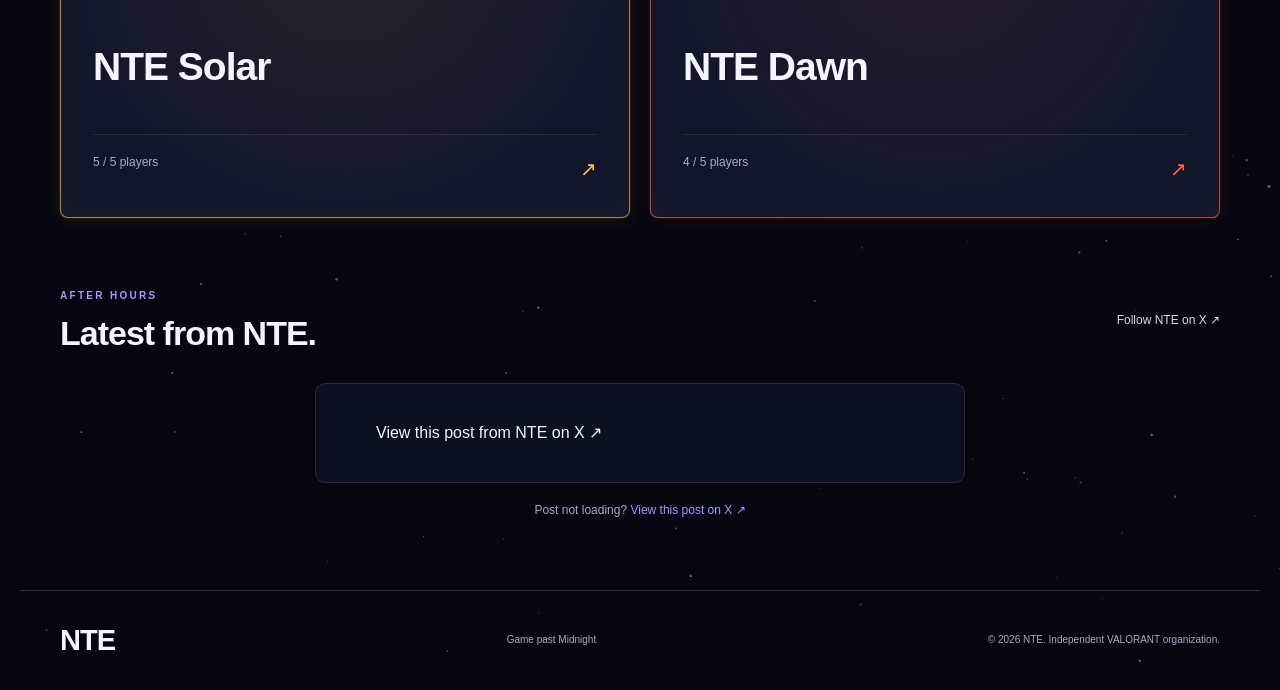
==== commit d392fcb9: "Add files via upload" ====
--- a/public/index.html
+++ b/public/index.html
@@ -1 +1 @@
-<!doctype html><html lang="en"><head><meta charset="utf-8"><meta name="viewport" content="width=device-width, initial-scale=1"><title>Home | NTE</title><meta name="description" content="Meet NTE, a competitive VALORANT organization. Explore NTE Rosters."><meta name="theme-color" content="#040610"><link rel="icon" href="images/nte-logo.png"><link rel="stylesheet" href="css/style.css"><script src="js/main.js" defer></script><meta property="og:title" content="Home | NTE"><meta property="og:description" content="Meet NTE, a competitive VALORANT organization. Explore NTE Rosters."><meta property="og:type" content="website"><meta name="twitter:card" content="summary"><meta name="twitter:title" content="Home | NTE"><meta name="twitter:description" content="Meet NTE, a competitive VALORANT organization. Explore NTE Rosters."></head><body><a class="skip" href="#main">Skip to content</a><header><a class="brand" href="https://ntesports.org/">NTE</a><nav aria-label="Main navigation"><a href="https://ntesports.org/" aria-current="page">Home</a><a href="about.html" >About</a><a href="management.html">Management</a><a href="rosters.html" >Rosters</a></nav></header><main id="main"><section class="hero"><div class="hero-copy"><p class="eyebrow"><span class="dot"></span> NTE / VALORANT</p><h1>Game past<br><span>Midnight.</span></h1><p class="intro">One organization. Four teams. A shared drive to improve, compete, and conquer.</p><div class="actions"><a class="button" href="rosters.html">Meet the rosters <span aria-hidden="true">↗</span></a><a class="text-link" href="about.html">Our organization →</a></div></div><div class="hero-art"><div class="orbit" aria-hidden="true"></div><div class="logo-frame"><img src="images/nte-logo.png" alt="NTE moon and stars emblem" width="1254" height="1254"></div><div class="art-caption"><span>THE NEXT CHAPTER</span><span>NTE</span></div></div></section><section class="teams-section"><div class="section-heading"><div><p class="eyebrow">OUR TEAMS</p><h2>A roster for every horizon.</h2></div><a class="text-link" href="rosters.html">All rosters →</a></div><div class="team-grid"><a class="team-card " href="rosters.html#dusk"><span class="eyebrow">VALORANT / Roster complete</span><img class="team-logo" src="images/nte-dusk.png" alt="NTE Dusk logo" width="220" height="160" loading="lazy"><h3>NTE Dusk</h3><div class="team-bottom"><span>5 / 5 players</span><span aria-hidden="true">↗</span></div></a><a class="team-card" href="rosters.html#pure"><span class="eyebrow">VALORANT / Building the roster</span><img class="team-logo" src="images/nte-pure.png" alt="NTE Pure logo" width="220" height="160" loading="lazy"><h3>NTE Pure</h3><div class="team-bottom"><span>3 / 5 starters + 6th man</span><span aria-hidden="true">↗</span></div></a><a class="team-card" href="rosters.html#solar"><span class="eyebrow">VALORANT / Roster complete</span><img class="team-logo" src="images/nte-solar.png" alt="NTE Solar logo" width="220" height="160" loading="lazy"><h3>NTE Solar</h3><div class="team-bottom"><span>5 / 5 players</span><span aria-hidden="true">↗</span></div></a><a class="team-card dawn" href="rosters.html#dawn"><span class="eyebrow">VALORANT / Building the roster</span><img class="team-logo" src="images/nte-dawn.png" alt="NTE Dawn logo" width="220" height="160" loading="lazy"><h3>NTE Dawn</h3><div class="team-bottom"><span>4 / 5 players</span><span aria-hidden="true">↗</span></div></a></div></section><section class="social-updates" aria-labelledby="social-updates-title"><div class="section-heading"><div><p class="eyebrow">AFTER HOURS</p><h2 id="social-updates-title">Latest from NTE.</h2></div><a class="text-link" href="https://x.com/NightTimeEsport" target="_blank" rel="noopener noreferrer">Follow NTE on X ↗</a></div><div class="social-feed"><a class="twitter-timeline" data-theme="dark" data-tweet-limit="1" data-chrome="noheader nofooter noborders transparent" data-dnt="true" href="https://twitter.com/NightTimeEsport">View posts from @NightTimeEsport on X ↗</a></div><p class="social-feed-note">Feed not loading? <a href="https://x.com/NightTimeEsport" target="_blank" rel="noopener noreferrer">View our latest posts on X ↗</a></p></section></main><footer><a class="brand" href="https://ntesports.org/">NTE</a><p>Game past Midnight</p><small>© <span id="year">2026</span> NTE. Independent VALORANT organization.</small></footer><script async src="https://platform.twitter.com/widgets.js" charset="utf-8"></script></body></html>+<!doctype html><html lang="en"><head><meta charset="utf-8"><meta name="viewport" content="width=device-width, initial-scale=1"><title>Home | NTE</title><meta name="description" content="Meet NTE, a competitive VALORANT organization. Explore NTE Rosters."><meta name="theme-color" content="#040610"><link rel="icon" href="images/nte-logo.png"><link rel="stylesheet" href="css/style.css"><script src="js/main.js" defer></script><meta property="og:title" content="Home | NTE"><meta property="og:description" content="Meet NTE, a competitive VALORANT organization. Explore NTE Rosters."><meta property="og:type" content="website"><meta name="twitter:card" content="summary"><meta name="twitter:title" content="Home | NTE"><meta name="twitter:description" content="Meet NTE, a competitive VALORANT organization. Explore NTE Rosters."></head><body><a class="skip" href="#main">Skip to content</a><header><a class="brand" href="https://ntesports.org/">NTE</a><nav aria-label="Main navigation"><a href="https://ntesports.org/" aria-current="page">Home</a><a href="about.html" >About</a><a href="management.html">Management</a><a href="rosters.html" >Rosters</a></nav></header><main id="main"><section class="hero"><div class="hero-copy"><p class="eyebrow"><span class="dot"></span> NTE / VALORANT</p><h1>Game past<br><span>Midnight.</span></h1><p class="intro">One organization. Four teams. A shared drive to improve, compete, and conquer.</p><div class="actions"><a class="button" href="rosters.html">Meet the rosters <span aria-hidden="true">↗</span></a><a class="text-link" href="about.html">Our organization →</a></div></div><div class="hero-art"><div class="orbit" aria-hidden="true"></div><div class="logo-frame"><img src="images/nte-logo.png" alt="NTE moon and stars emblem" width="1254" height="1254"></div><div class="art-caption"><span>THE NEXT CHAPTER</span><span>NTE</span></div></div></section><section class="teams-section"><div class="section-heading"><div><p class="eyebrow">OUR TEAMS</p><h2>A roster for every horizon.</h2></div><a class="text-link" href="rosters.html">All rosters →</a></div><div class="team-grid"><a class="team-card " href="rosters.html#dusk"><span class="eyebrow">VALORANT / Roster complete</span><img class="team-logo" src="images/nte-dusk.png" alt="NTE Dusk logo" width="220" height="160" loading="lazy"><h3>NTE Dusk</h3><div class="team-bottom"><span>5 / 5 players</span><span aria-hidden="true">↗</span></div></a><a class="team-card" href="rosters.html#pure"><span class="eyebrow">VALORANT / Building the roster</span><img class="team-logo" src="images/nte-pure.png" alt="NTE Pure logo" width="220" height="160" loading="lazy"><h3>NTE Pure</h3><div class="team-bottom"><span>3 / 5 starters + 6th man</span><span aria-hidden="true">↗</span></div></a><a class="team-card" href="rosters.html#solar"><span class="eyebrow">VALORANT / Roster complete</span><img class="team-logo" src="images/nte-solar.png" alt="NTE Solar logo" width="220" height="160" loading="lazy"><h3>NTE Solar</h3><div class="team-bottom"><span>5 / 5 players</span><span aria-hidden="true">↗</span></div></a><a class="team-card dawn" href="rosters.html#dawn"><span class="eyebrow">VALORANT / Building the roster</span><img class="team-logo" src="images/nte-dawn.png" alt="NTE Dawn logo" width="220" height="160" loading="lazy"><h3>NTE Dawn</h3><div class="team-bottom"><span>4 / 5 players</span><span aria-hidden="true">↗</span></div></a></div></section><section class="social-updates" aria-labelledby="social-updates-title"><div class="section-heading"><div><p class="eyebrow">AFTER HOURS</p><h2 id="social-updates-title">Latest from NTE.</h2></div><a class="text-link" href="https://x.com/NightTimeEsport" target="_blank" rel="noopener noreferrer">Follow NTE on X ↗</a></div><div class="social-feed"><blockquote class="twitter-tweet" data-theme="dark" data-dnt="true"><a href="https://twitter.com/NightTimeEsport/status/2107111777137987995">View this post from NTE on X ↗</a></blockquote></div><p class="social-feed-note">Post not loading? <a href="https://x.com/NightTimeEsport/status/2107111777137987995" target="_blank" rel="noopener noreferrer">View this post on X ↗</a></p></section></main><footer><a class="brand" href="https://ntesports.org/">NTE</a><p>Game past Midnight</p><small>© <span id="year">2026</span> NTE. Independent VALORANT organization.</small></footer><script async src="https://platform.twitter.com/widgets.js" charset="utf-8"></script></body></html>
--- a/public/css/style.css
+++ b/public/css/style.css
@@ -69,3 +69,5 @@
 .player-social:hover .social-caption,.player-social:focus-visible .social-caption{opacity:1}
 .player-social:hover .social-corner,.player-social:focus-visible .social-corner{opacity:0}
 @media(hover:none){.player-social .social-corner{opacity:1}.player-social .social-caption{display:none}}
+
+.social-updates{padding:0 0 70px}.social-feed{max-width:650px;margin:0 auto;padding:20px;background:#0b1020;border:1px solid var(--line);border-radius:10px;overflow:hidden}.social-feed>a{color:var(--purple)}.social-feed-note{text-align:center;color:var(--muted);font-size:12px;margin:18px 0 0}.social-feed-note a{color:var(--purple)}@media(max-width:600px){.social-updates .section-heading{flex-direction:column;gap:16px}.social-feed{padding:12px}}
